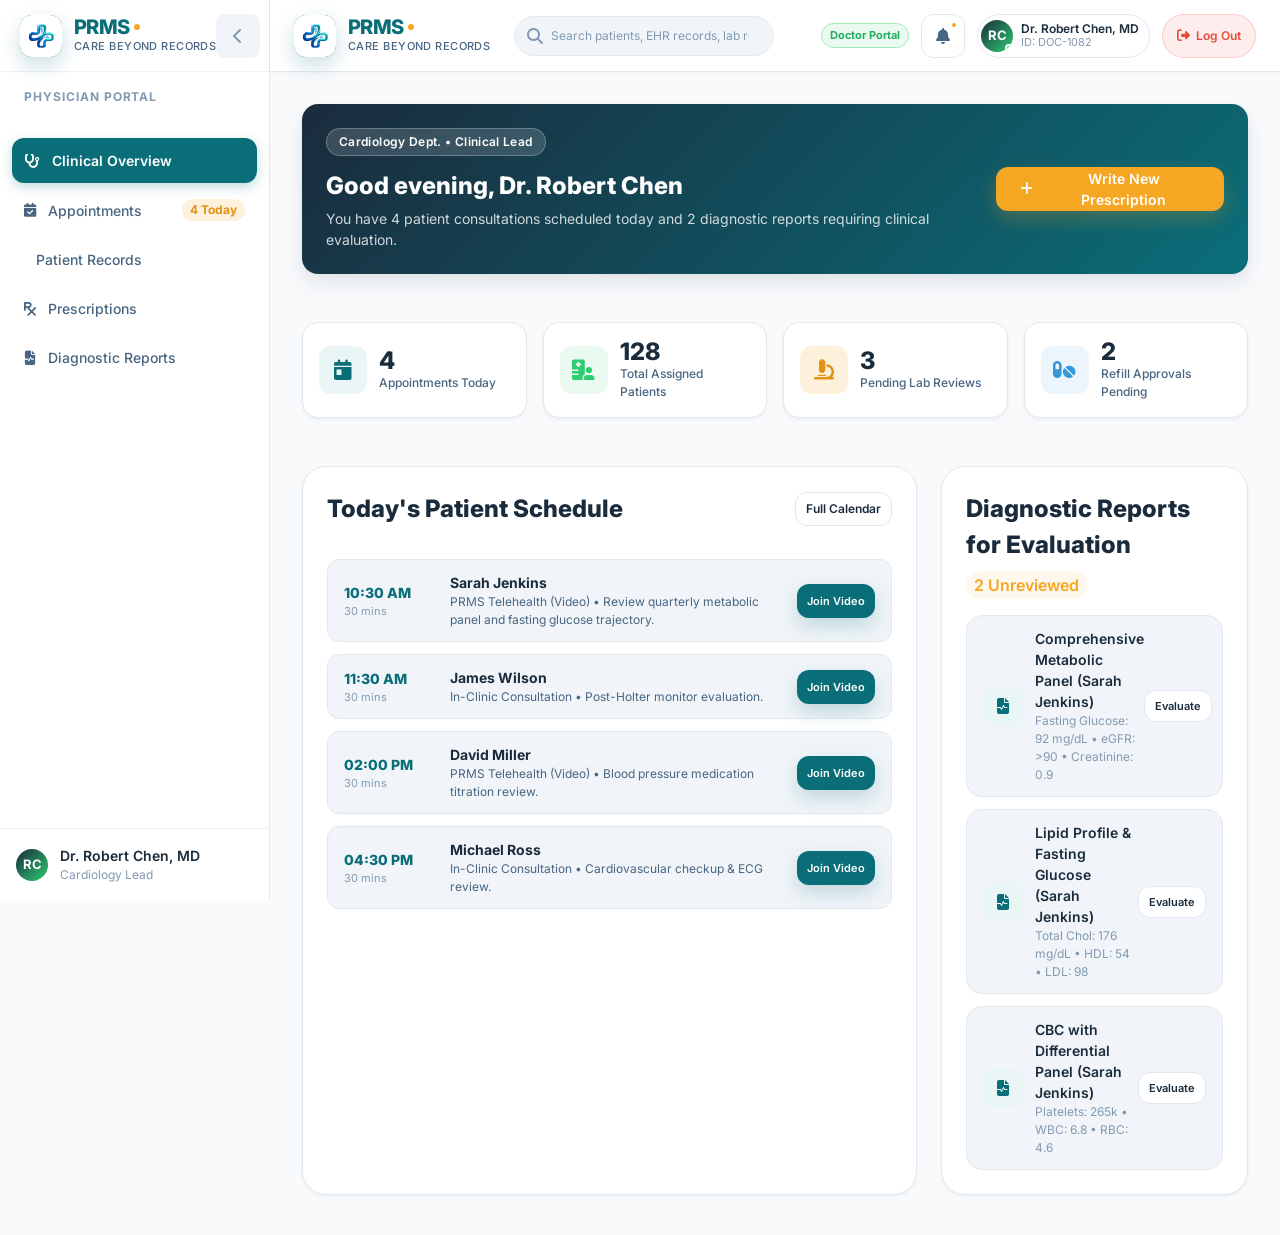
==== doctor-dashboard.html @ 11b3c5fc "Initial commit: Patient Record Management System (PRMS)" ====
<!DOCTYPE html>
<html lang="en">
<head>
  <meta charset="UTF-8">
  <meta name="viewport" content="width=device-width, initial-scale=1.0, maximum-scale=5.0">
  <meta name="description" content="PRMS Physician Portal - Doctor Dashboard, Patient Records, and Telehealth.">
  <meta name="theme-color" content="#0A6E79">
  <title>PRMS | Doctor Dashboard</title>
  
  <!-- Fonts & Font Awesome -->
  <link rel="preconnect" href="https://fonts.googleapis.com">
  <link rel="preconnect" href="https://fonts.gstatic.com" crossorigin>
  <link href="https://fonts.googleapis.com/css2?family=Inter:wght@300;400;500;600;700;800&display=swap" rel="stylesheet">
  <link rel="stylesheet" href="https://cdnjs.cloudflare.com/ajax/libs/font-awesome/6.4.0/css/all.min.css">
  
  <!-- Stylesheet -->
  <link rel="stylesheet" href="css/styles.css">
</head>
<body>

  <div class="app-container" id="appContainer">

    <!-- HEADER -->
    <header class="app-header" role="banner">
      <div class="header-left">
        <button type="button" class="hamburger-btn touch-target" id="hamburgerBtn" aria-label="Open navigation">
          <i class="fa-solid fa-bars"></i>
        </button>

        <a href="#doc-overview" class="brand-logo">
          <div class="logo-icon-wrapper"><img src="images/logo.png" alt="PRMS Logo" class="brand-logo-img"></div>
          <div class="logo-text-group">
            <span class="brand-name">PRMS<span class="brand-dot"></span></span>
            <span class="brand-tagline">Care beyond records</span>
          </div>
        </a>
      </div>

      <!-- Center Search -->
      <div class="header-center">
        <div class="search-bar" role="search" style="position: relative;">
          <i class="fa-solid fa-magnifying-glass" style="color: var(--text-muted);"></i>
          <input type="search" id="globalSearchInput" placeholder="Search patients, EHR records, lab reports..." aria-label="Search records">
          
          <div class="search-results-dropdown" id="searchResultsDropdown">
            <div id="searchResultsContent"></div>
          </div>
        </div>
      </div>

      <!-- Header Right -->
      <div class="header-right">
        <span class="badge-tag approved">Doctor Portal</span>

        <!-- Notification Bell -->
        <div class="notification-dropdown-wrapper">
          <button type="button" class="header-icon-btn touch-target" id="notificationBtn">
            <i class="fa-solid fa-bell"></i>
            <span class="notification-badge" id="notificationBadge"></span>
          </button>

          <div class="notification-dropdown-menu" id="notificationDropdownMenu">
            <div class="notification-dropdown-header">
              <div class="notification-dropdown-title">
                <span>Clinical Alerts</span>
                <span class="notification-count-pill" id="notifCountPill">2 New</span>
              </div>
              <div class="notification-header-actions">
                <span class="notification-action-link" id="markAllReadBtn">Mark read</span>
                <span style="color: var(--border-color);">•</span>
                <span class="notification-action-link" id="clearAllNotifsBtn">Clear</span>
              </div>
            </div>
            <div class="notification-list-container" id="notificationListContainer"></div>
          </div>
        </div>

        <!-- Profile Dropdown -->
        <div class="profile-dropdown-wrapper">
          <button type="button" class="patient-profile-btn touch-target" id="patientProfileBtn">
            <div class="avatar-wrapper" style="background: linear-gradient(135deg, #1A2B3C, #2ECC71);">
              <span>RC</span>
              <span class="avatar-status-dot"></span>
            </div>
            <div class="patient-info">
              <span class="patient-name">Dr. Robert Chen, MD</span>
              <span class="patient-id">ID: DOC-1082</span>
            </div>
          </button>

          <div class="profile-dropdown-menu" id="profileDropdownMenu">
            <div class="profile-dropdown-user">
              <div class="avatar-wrapper" style="background: linear-gradient(135deg, #1A2B3C, #2ECC71);">
                <span>RC</span>
              </div>
              <div>
                <div class="profile-user-name">Dr. Robert Chen, MD</div>
                <div class="profile-user-role">Attending Physician (Cardiology)</div>
                <div class="profile-user-id">Doctor ID: DOC-1082</div>
              </div>
            </div>

            <div class="profile-menu-section-title">Current Session</div>
            <div class="role-switcher-list">
              <div class="role-switcher-item current" style="cursor: default;">
                <span><i class="fa-solid fa-user-doctor" style="color: var(--primary); margin-right: 6px;"></i> Active: Doctor Portal</span>
                <span class="status-chip optimal" style="font-size: 10px; padding: 2px 6px;">Authenticated</span>
              </div>
            </div>

            <div class="profile-menu-section-title">Account & Security</div>
            <div class="role-switcher-list">
              <a href="signin.html" class="role-switcher-item">
                <span><i class="fa-solid fa-right-to-bracket" style="margin-right: 6px; color: var(--primary);"></i> Switch / Sign In as Different Role</span>
              </a>
            </div>

            <button type="button" class="profile-logout-btn touch-target" id="logoutBtn">
              <i class="fa-solid fa-right-from-bracket"></i>
              <span>Log Out</span>
            </button>
          </div>
        </div>

        <!-- Quick Top-Right Log Out Button -->
        <a href="signin.html" class="header-auth-btn touch-target" id="headerLogoutQuickBtn" title="Log Out / Sign In">
          <i class="fa-solid fa-right-from-bracket"></i>
          <span class="header-auth-label">Log Out</span>
        </a>

      </div>
    </header>

    <!-- SIDEBAR -->
    <aside class="app-sidebar" id="appSidebar">
      <div>
        <div class="sidebar-header">
          <a href="#doc-overview" class="brand-logo">
            <div class="logo-icon-wrapper"><img src="images/logo.png" alt="PRMS Logo" class="brand-logo-img"></div>
            <div class="logo-text-group">
              <span class="brand-name">PRMS<span class="brand-dot"></span></span>
              <span class="brand-tagline">Care beyond records</span>
            </div>
          </a>
          <button type="button" class="sidebar-close-btn touch-target" id="sidebarCloseBtn"><i class="fa-solid fa-xmark"></i></button>
          <button type="button" class="collapse-toggle-btn touch-target" id="collapseSidebarBtn"><i class="fa-solid fa-chevron-left"></i></button>
        </div>

        <nav class="sidebar-content">
          <div class="nav-section-title">Physician Portal</div>
          <ul class="nav-list">
            <li class="nav-item">
              <a href="#doc-overview" class="nav-link active" data-view="doc-overview">
                <i class="fa-solid fa-stethoscope"></i>
                <span class="nav-text">Clinical Overview</span>
              </a>
            </li>
            <li class="nav-item">
              <a href="#doc-appointments" class="nav-link" data-view="doc-appointments">
                <i class="fa-solid fa-calendar-check"></i>
                <span class="nav-text">Appointments</span>
                <span class="nav-badge">4 Today</span>
              </a>
            </li>
            <li class="nav-item">
              <a href="#doc-records" class="nav-link" data-view="doc-records">
                <i class="fa-solid fa-folder-medical"></i>
                <span class="nav-text">Patient Records</span>
              </a>
            </li>
            <li class="nav-item">
              <a href="#doc-prescriptions" class="nav-link" data-view="doc-prescriptions">
                <i class="fa-solid fa-prescription"></i>
                <span class="nav-text">Prescriptions</span>
              </a>
            </li>
            <li class="nav-item">
              <a href="#doc-reports" class="nav-link" data-view="doc-reports">
                <i class="fa-solid fa-file-waveform"></i>
                <span class="nav-text">Diagnostic Reports</span>
              </a>
            </li>
          </ul>
        </nav>
      </div>

      <div class="sidebar-footer">
        <div class="user-card">
          <div class="avatar-wrapper" style="background: linear-gradient(135deg, #1A2B3C, #2ECC71);">
            <span>RC</span>
          </div>
          <div class="user-card-details">
            <span class="user-card-name">Dr. Robert Chen, MD</span>
            <span class="user-card-role">Cardiology Lead</span>
          </div>
        </div>
      </div>
    </aside>

    <div class="sidebar-overlay" id="sidebarOverlay"></div>

    <!-- MAIN CONTENT -->
    <main class="app-main" id="mainContent" role="main">

      <!-- VIEW 1: OVERVIEW -->
      <section class="view-section active" id="view-doc-overview">
        <div class="doctor-hero-banner">
          <div class="doctor-hero-left">
            <div class="patient-badge-chip" style="background: rgba(255,255,255,0.15); color: #fff;">
              <span>Cardiology Dept. • Clinical Lead</span>
            </div>
            <h1>Good evening, Dr. Robert Chen</h1>
            <p>You have 4 patient consultations scheduled today and 2 diagnostic reports requiring clinical evaluation.</p>
          </div>
          <div>
            <button type="button" class="btn-secondary touch-target" id="docCreateRxQuickBtn">
              <i class="fa-solid fa-plus" style="margin-right: 6px;"></i> Write New Prescription
            </button>
          </div>
        </div>

        <!-- Quick Stats -->
        <div class="staff-stats-grid">
          <div class="staff-stat-card">
            <div class="staff-stat-icon teal"><i class="fa-solid fa-calendar-day" style="font-size: 20px;"></i></div>
            <div>
              <div class="staff-stat-val">4</div>
              <div class="staff-stat-label">Appointments Today</div>
            </div>
          </div>

          <div class="staff-stat-card">
            <div class="staff-stat-icon green"><i class="fa-solid fa-hospital-user" style="font-size: 20px;"></i></div>
            <div>
              <div class="staff-stat-val">128</div>
              <div class="staff-stat-label">Total Assigned Patients</div>
            </div>
          </div>

          <div class="staff-stat-card">
            <div class="staff-stat-icon gold"><i class="fa-solid fa-microscope" style="font-size: 20px;"></i></div>
            <div>
              <div class="staff-stat-val">3</div>
              <div class="staff-stat-label">Pending Lab Reviews</div>
            </div>
          </div>

          <div class="staff-stat-card">
            <div class="staff-stat-icon blue"><i class="fa-solid fa-pills" style="font-size: 20px;"></i></div>
            <div>
              <div class="staff-stat-val">2</div>
              <div class="staff-stat-label">Refill Approvals Pending</div>
            </div>
          </div>
        </div>

        <!-- Doctor Schedule & Quick Queue -->
        <div class="dashboard-grid-two-col">
          <div class="info-card">
            <div class="section-header-row">
              <h3 class="section-title">Today's Patient Schedule</h3>
              <button type="button" class="btn-outline touch-target" id="docViewScheduleBtn" style="min-height: 34px; padding: 0 10px; font-size: 12px;">Full Calendar</button>
            </div>
            <div class="calendar-slot-list" id="docTodayScheduleList"></div>
          </div>

          <div class="info-card">
            <div class="section-header-row">
              <h3 class="section-title">Diagnostic Reports for Evaluation</h3>
              <span class="status-chip borderline">2 Unreviewed</span>
            </div>
            <div class="report-items-wrapper" id="docUnreviewedReportsList"></div>
          </div>
        </div>
      </section>

      <!-- VIEW 2: APPOINTMENTS -->
      <section class="view-section" id="view-doc-appointments">
        <div class="view-header">
          <div>
            <h2 class="view-title">Appointment Management & Telehealth</h2>
            <p class="view-subtitle">Review upcoming consultations, reschedule visits, or initiate video appointments.</p>
          </div>
          <button type="button" class="btn-primary touch-target" id="docAddAppBtn">
            <i class="fa-solid fa-calendar-plus" style="margin-right: 6px;"></i> Add New Appointment
          </button>
        </div>

        <div class="data-table-container">
          <table class="data-table">
            <thead>
              <tr>
                <th>Patient Name & ID</th>
                <th>Appointment Type</th>
                <th>Date & Time</th>
                <th>Status</th>
                <th>Actions</th>
              </tr>
            </thead>
            <tbody id="docAppointmentsTableBody"></tbody>
          </table>
        </div>
      </section>

      <!-- VIEW 3: PATIENT RECORDS -->
      <section class="view-section" id="view-doc-records">
        <div class="view-header">
          <div>
            <h2 class="view-title">Complete Patient Medical Records</h2>
            <p class="view-subtitle">Access comprehensive patient history, biomarker charts, and add clinical notes.</p>
          </div>
        </div>

        <div class="data-table-container">
          <table class="data-table">
            <thead>
              <tr>
                <th>Patient Name & ID</th>
                <th>Age / Gender</th>
                <th>Primary Diagnosis</th>
                <th>Last Visit</th>
                <th>Recent Biomarkers</th>
                <th>Clinical Actions</th>
              </tr>
            </thead>
            <tbody id="docPatientsTableBody"></tbody>
          </table>
        </div>
      </section>

      <!-- VIEW 4: PRESCRIPTIONS -->
      <section class="view-section" id="view-doc-prescriptions">
        <div class="view-header">
          <div>
            <h2 class="view-title">Prescription Management & Authorizations</h2>
            <p class="view-subtitle">Generate electronic prescriptions, approve pharmacy refill requests, and review history.</p>
          </div>
          <button type="button" class="btn-primary touch-target" id="docWriteRxBtn">
            <i class="fa-solid fa-prescription" style="margin-right: 6px;"></i> Create New Prescription
          </button>
        </div>

        <div class="data-table-container">
          <table class="data-table">
            <thead>
              <tr>
                <th>Patient Name</th>
                <th>Medication & Dosage</th>
                <th>Frequency & Instructions</th>
                <th>Date Prescribed</th>
                <th>Refills Left</th>
                <th>Actions</th>
              </tr>
            </thead>
            <tbody id="docPrescriptionsTableBody"></tbody>
          </table>
        </div>
      </section>

      <!-- VIEW 5: DIAGNOSTIC REPORTS -->
      <section class="view-section" id="view-doc-reports">
        <div class="view-header">
          <div>
            <h2 class="view-title">Diagnostic Reports & Physician Notes</h2>
            <p class="view-subtitle">Review AI biomarker extractions, lab panels, and attach physician notes.</p>
          </div>
        </div>

        <div class="data-table-container">
          <table class="data-table">
            <thead>
              <tr>
                <th>Patient & Document</th>
                <th>Category</th>
                <th>Date Analyzed</th>
                <th>Key Biomarkers</th>
                <th>Doctor Evaluation Note</th>
                <th>Action</th>
              </tr>
            </thead>
            <tbody id="docReportsTableBody"></tbody>
          </table>
        </div>
      </section>

    </main>
  </div>

  <!-- MODAL: WRITE PRESCRIPTION -->
  <div class="modal-backdrop" id="doctorPrescriptionModal" role="dialog" aria-modal="true">
    <div class="modal-dialog">
      <div class="modal-header">
        <div>
          <h3 class="modal-title">Write Electronic Prescription</h3>
          <span style="font-size: 12px; color: var(--text-muted);">Attending Physician: Dr. Robert Chen, MD</span>
        </div>
        <button type="button" class="modal-close-btn touch-target" id="closeDoctorRxModalBtn"><i class="fa-solid fa-xmark"></i></button>
      </div>
      <form id="doctorNewRxForm">
        <div class="modal-body">
          <div class="form-group">
            <label class="form-label" for="rxPatientSelect">Select Patient</label>
            <select class="form-select" id="rxPatientSelect" required>
              <option value="Sarah Jenkins">Sarah Jenkins (ID: PRMS-84920)</option>
              <option value="David Miller">David Miller (ID: PRMS-71932)</option>
              <option value="Amanda Garcia">Amanda Garcia (ID: PRMS-62941)</option>
              <option value="Michael Ross">Michael Ross (ID: PRMS-51048)</option>
            </select>
          </div>

          <div style="display: grid; grid-template-columns: 1fr 1fr; gap: 12px;">
            <div class="form-group">
              <label class="form-label" for="rxMedName">Medication Name</label>
              <input type="text" class="form-input" id="rxMedName" placeholder="e.g. Lisinopril" required>
            </div>
            <div class="form-group">
              <label class="form-label" for="rxDosage">Dosage</label>
              <input type="text" class="form-input" id="rxDosage" placeholder="e.g. 10mg" required>
            </div>
          </div>

          <div style="display: grid; grid-template-columns: 1fr 1fr; gap: 12px;">
            <div class="form-group">
              <label class="form-label" for="rxFrequency">Frequency</label>
              <input type="text" class="form-input" id="rxFrequency" placeholder="e.g. 1 tablet daily" required>
            </div>
            <div class="form-group">
              <label class="form-label" for="rxDuration">Duration / Supply</label>
              <input type="text" class="form-input" id="rxDuration" placeholder="e.g. 30 Days" required>
            </div>
          </div>

          <div class="form-group">
            <label class="form-label" for="rxInstructions">Clinical Instructions</label>
            <textarea class="form-input" id="rxInstructions" rows="2" style="height: auto; padding: 10px;" placeholder="Take with food. Monitor blood pressure weekly."></textarea>
          </div>
        </div>
        <div class="modal-footer">
          <button type="button" class="btn-outline touch-target" id="cancelDoctorRxBtn">Cancel</button>
          <button type="submit" class="btn-primary touch-target">
            <i class="fa-solid fa-signature" style="margin-right: 6px;"></i> Sign & Issue Prescription
          </button>
        </div>
      </form>
    </div>
  </div>

  <!-- MODAL: RESCHEDULE APPOINTMENT -->
  <div class="modal-backdrop" id="rescheduleModal" role="dialog" aria-modal="true">
    <div class="modal-dialog">
      <div class="modal-header">
        <div>
          <h3 class="modal-title">Reschedule Consultation</h3>
          <span style="font-size: 12px; color: var(--text-muted);" id="reschedulePatientName">Patient: Sarah Jenkins</span>
        </div>
        <button type="button" class="modal-close-btn touch-target" id="closeRescheduleModalBtn"><i class="fa-solid fa-xmark"></i></button>
      </div>
      <form id="rescheduleForm">
        <div class="modal-body">
          <div class="form-group">
            <label class="form-label" for="rescheduleDate">New Date</label>
            <input type="date" class="form-input" id="rescheduleDate" value="2026-08-28" required>
          </div>
          <div class="form-group">
            <label class="form-label" for="rescheduleTime">New Time</label>
            <select class="form-select" id="rescheduleTime" required>
              <option value="09:00 AM">09:00 AM</option>
              <option value="10:30 AM" selected>10:30 AM</option>
              <option value="02:00 PM">02:00 PM</option>
              <option value="04:30 PM">04:30 PM</option>
            </select>
          </div>
        </div>
        <div class="modal-footer">
          <button type="button" class="btn-outline touch-target" id="cancelRescheduleBtn">Cancel</button>
          <button type="submit" class="btn-primary touch-target">Confirm Reschedule</button>
        </div>
      </form>
    </div>
  </div>

  <!-- MODAL: CLINICAL NOTES -->
  <div class="modal-backdrop" id="clinicalNotesModal" role="dialog" aria-modal="true">
    <div class="modal-dialog">
      <div class="modal-header">
        <div>
          <h3 class="modal-title">Physician Clinical Assessment Note</h3>
          <span style="font-size: 12px; color: var(--text-muted);" id="noteTargetName">Document: Metabolic Panel</span>
        </div>
        <button type="button" class="modal-close-btn touch-target" id="closeClinicalNotesModalBtn"><i class="fa-solid fa-xmark"></i></button>
      </div>
      <form id="clinicalNotesForm">
        <div class="modal-body">
          <div class="form-group">
            <label class="form-label" for="doctorClinicalNoteInput">Physician Findings & Treatment Directives</label>
            <textarea class="form-input" id="doctorClinicalNoteInput" rows="4" style="height: auto; padding: 12px;" placeholder="Enter diagnostic observations, clinical interpretation, and treatment plan..." required></textarea>
          </div>
        </div>
        <div class="modal-footer">
          <button type="button" class="btn-outline touch-target" id="cancelClinicalNoteBtn">Cancel</button>
          <button type="submit" class="btn-primary touch-target">Save Assessment Note</button>
        </div>
      </form>
    </div>
  </div>

  <div class="toast-container" id="toastContainer" aria-live="polite"></div>

  <script src="js/app.js"></script>
</body>
</html>
---- css/styles.css ----
/* ==========================================================================
   PRMS - Care Beyond Records | Patient Portal Design System
   ========================================================================== */

/* Google Font: Inter */
@import url('https://fonts.googleapis.com/css2?family=Inter:wght@300;400;500;600;700;800&display=swap');

:root {
  /* Brand Color Palette */
  --primary: #0A6E79;
  --primary-hover: #085a63;
  --primary-dark: #053e45;
  --primary-light: #0d8b99;
  --primary-soft: #eaf5f6;
  --primary-subtle: #f0f8f9;

  --secondary: #F5A623;
  --secondary-hover: #e09315;
  --secondary-light: #fff8eb;
  --secondary-soft: #fef1db;

  --background: #F8FAFC;
  --surface: #FFFFFF;
  --surface-alt: #F1F5F9;
  --surface-hover: #F8FAFC;
  
  --text-primary: #1A2B3C;
  --text-secondary: #486581;
  --text-muted: #829AB1;
  --text-light: #9FB3C8;
  --text-white: #FFFFFF;

  --success: #2ECC71;
  --success-hover: #27ae60;
  --success-soft: #eafaf1;
  --warning: #F5A623;
  --warning-soft: #fef7ec;
  --danger: #E74C3C;
  --danger-soft: #fdedec;
  --info: #3498DB;
  --info-soft: #ebf5fb;

  --border-color: #E2E8F0;
  --border-light: #EDF2F7;
  --border-focus: #0A6E79;

  /* Typography */
  --font-family: 'Inter', -apple-system, BlinkMacSystemFont, 'Segoe UI', Roboto, Helvetica, Arial, sans-serif;
  --font-size-xs: 0.75rem;     /* 12px */
  --font-size-sm: 0.875rem;    /* 14px */
  --font-size-base: 1rem;      /* 16px */
  --font-size-md: 1.125rem;    /* 18px */
  --font-size-lg: 1.25rem;     /* 20px */
  --font-size-xl: 1.5rem;      /* 24px */
  --font-size-2xl: 1.875rem;   /* 30px */
  --font-size-3xl: 2.25rem;    /* 36px */

  /* Spacing */
  --space-1: 0.25rem;  /* 4px */
  --space-2: 0.5rem;   /* 8px */
  --space-3: 0.75rem;  /* 12px */
  --space-4: 1rem;     /* 16px */
  --space-5: 1.25rem;  /* 20px */
  --space-6: 1.5rem;   /* 24px */
  --space-8: 2rem;     /* 32px */
  --space-10: 2.5rem;  /* 40px */
  --space-12: 3rem;    /* 48px */

  /* Shadows */
  --shadow-xs: 0 1px 2px rgba(10, 110, 121, 0.04);
  --shadow-sm: 0 2px 4px rgba(26, 43, 60, 0.04), 0 1px 2px rgba(26, 43, 60, 0.02);
  --shadow-md: 0 4px 12px rgba(26, 43, 60, 0.06), 0 2px 4px rgba(26, 43, 60, 0.04);
  --shadow-lg: 0 10px 25px rgba(26, 43, 60, 0.08), 0 4px 10px rgba(26, 43, 60, 0.04);
  --shadow-xl: 0 20px 35px rgba(10, 110, 121, 0.12), 0 8px 16px rgba(26, 43, 60, 0.06);
  --shadow-teal: 0 8px 20px rgba(10, 110, 121, 0.22);
  --shadow-gold: 0 8px 20px rgba(245, 166, 35, 0.25);

  /* Border Radius */
  --radius-sm: 8px;
  --radius-md: 12px;
  --radius-lg: 16px;
  --radius-xl: 24px;
  --radius-full: 9999px;

  /* Transitions */
  --transition-fast: 0.15s cubic-bezier(0.4, 0, 0.2, 1);
  --transition-base: 0.25s cubic-bezier(0.4, 0, 0.2, 1);
  --transition-slow: 0.4s cubic-bezier(0.4, 0, 0.2, 1);

  /* Dimensions */
  --header-height: 72px;
  --sidebar-width: 270px;
  --sidebar-collapsed-width: 80px;
  --bottom-nav-height: 68px;
  --min-touch-target: 44px;
}

/* ==========================================================================
   CSS Reset & Global Settings
   ========================================================================== */
*, *::before, *::after {
  box-sizing: border-box;
  margin: 0;
  padding: 0;
}

html {
  font-size: 16px;
  scroll-behavior: smooth;
  -webkit-text-size-adjust: 100%;
}

body {
  font-family: var(--font-family);
  font-size: var(--font-size-base);
  color: var(--text-primary);
  background-color: var(--background);
  line-height: 1.5;
  min-height: 100vh;
  overflow-x: hidden;
  -webkit-font-smoothing: antialiased;
  -moz-osx-font-smoothing: grayscale;
}

a {
  color: inherit;
  text-decoration: none;
}

button, input, select, textarea {
  font: inherit;
  color: inherit;
  border: none;
  background: none;
  outline: none;
}

button {
  cursor: pointer;
  user-select: none;
}

img, svg {
  display: block;
  max-width: 100%;
}

ul, ol {
  list-style: none;
}

/* Accessible focus ring */
:focus-visible {
  outline: 2px solid var(--primary);
  outline-offset: 2px;
}

/* Minimum 44px touch targets on interactive controls */
.touch-target {
  min-height: var(--min-touch-target);
  min-width: var(--min-touch-target);
  display: inline-flex;
  align-items: center;
  justify-content: center;
}

/* ==========================================================================
   Layout Structure
   ========================================================================== */
.app-container {
  display: grid;
  grid-template-rows: var(--header-height) 1fr;
  grid-template-columns: 1fr;
  min-height: 100vh;
  width: 100%;
  position: relative;
}

@media (min-width: 1024px) {
  .app-container {
    grid-template-columns: var(--sidebar-width) 1fr;
    grid-template-rows: var(--header-height) 1fr;
    grid-template-areas:
      "sidebar header"
      "sidebar main";
  }

  .app-container.sidebar-collapsed {
    grid-template-columns: var(--sidebar-collapsed-width) 1fr;
  }
}

/* ==========================================================================
   Header Component
   ========================================================================== */
.app-header {
  position: sticky;
  top: 0;
  z-index: 50;
  height: var(--header-height);
  min-height: 72px;
  background: rgba(255, 255, 255, 0.96);
  backdrop-filter: blur(16px);
  -webkit-backdrop-filter: blur(16px);
  border-bottom: 1px solid var(--border-color);
  display: flex;
  align-items: center;
  justify-content: space-between;
  padding: 0 var(--space-4);
  gap: var(--space-3);
  overflow: visible;
  transition: padding var(--transition-base);
  box-shadow: 0 1px 3px rgba(0, 0, 0, 0.03);
}

@media (min-width: 1024px) {
  .app-header {
    grid-area: header;
    padding: 0 var(--space-6);
    gap: var(--space-4);
  }
}

.header-left {
  display: flex;
  align-items: center;
  gap: var(--space-3);
  flex-shrink: 0;
  min-width: 0;
}

.hamburger-btn {
  display: flex;
  align-items: center;
  justify-content: center;
  width: 44px;
  height: 44px;
  border-radius: var(--radius-sm);
  color: var(--text-primary);
  background: var(--surface);
  border: 1px solid var(--border-color);
  transition: all var(--transition-fast);
  flex-shrink: 0;
}

.hamburger-btn:hover {
  background: var(--primary-soft);
  color: var(--primary);
  border-color: var(--primary-light);
}

@media (min-width: 1024px) {
  .hamburger-btn {
    display: none;
  }
}

/* Brand Logo */
.brand-logo {
  display: flex;
  align-items: center;
  gap: var(--space-3);
  text-decoration: none;
  flex-shrink: 0;
}

.logo-icon-wrapper {
  width: 42px;
  height: 42px;
  border-radius: var(--radius-md);
  background: linear-gradient(135deg, var(--primary) 0%, #064B53 100%);
  display: flex;
  align-items: center;
  justify-content: center;
  color: var(--surface);
  box-shadow: var(--shadow-teal);
  flex-shrink: 0;
  position: relative;
  overflow: hidden;
}

.logo-icon-wrapper::after {
  content: '';
  position: absolute;
  top: -50%;
  left: -50%;
  width: 200%;
  height: 200%;
  background: radial-gradient(circle, rgba(255,255,255,0.25) 0%, transparent 60%);
  opacity: 0.8;
}

.brand-logo-img {
  width: 100%;
  height: 100%;
  object-fit: contain;
  border-radius: var(--radius-sm);
  background: #ffffff;
  padding: 2px;
  position: relative;
  z-index: 2;
}

.top-hero-logo {
  max-width: 130px;
  height: auto;
  filter: drop-shadow(0 8px 20px rgba(10, 110, 121, 0.25));
  transition: transform var(--transition-base);
}

.top-hero-logo:hover {
  transform: scale(1.05);
}

.logo-text-group {
  display: flex;
  flex-direction: column;
}

.brand-name {
  font-size: 1.25rem;
  font-weight: 800;
  letter-spacing: -0.03em;
  color: var(--primary);
  line-height: 1.1;
  display: flex;
  align-items: center;
  gap: 4px;
  white-space: nowrap;
}

.brand-name .brand-dot {
  width: 6px;
  height: 6px;
  background-color: var(--secondary);
  border-radius: 50%;
  display: inline-block;
}

.brand-tagline {
  font-size: 0.6875rem;
  font-weight: 500;
  letter-spacing: 0.04em;
  color: var(--text-secondary);
  text-transform: uppercase;
  white-space: nowrap;
}

/* Header Center Search */
.header-center {
  display: none;
  flex: 0 1 auto;
  width: 260px;
  margin: 0 var(--space-2);
}

@media (min-width: 850px) {
  .header-center {
    display: flex;
  }
}

@media (min-width: 1400px) {
  .header-center {
    width: 340px;
    margin: 0 var(--space-4);
  }
}

.search-bar {
  display: flex;
  align-items: center;
  width: 100%;
  height: 40px;
  background: var(--surface-alt);
  border: 1px solid var(--border-color);
  border-radius: var(--radius-full);
  padding: 0 var(--space-3);
  gap: var(--space-2);
  transition: all var(--transition-fast);
}

.search-bar:focus-within {
  background: var(--surface);
  border-color: var(--primary);
  box-shadow: 0 0 0 3px rgba(10, 110, 121, 0.12);
}

.search-bar svg {
  color: var(--text-muted);
  flex-shrink: 0;
}

.search-bar input {
  width: 100%;
  font-size: var(--font-size-xs);
  color: var(--text-primary);
}

.search-bar input::placeholder {
  color: var(--text-muted);
}

/* Header Right Actions */
.header-right {
  display: flex;
  align-items: center;
  justify-content: flex-end;
  gap: var(--space-2);
  flex-shrink: 0;
  margin-left: auto;
  max-width: 100%;
}

@media (min-width: 640px) {
  .header-right {
    gap: var(--space-3);
  }
}

/* Secondary Navigation: Portal Switcher Pill Bar */
.header-portal-nav {
  display: none;
  align-items: center;
  background: var(--surface-alt);
  border: 1px solid var(--border-color);
  border-radius: var(--radius-full);
  padding: 3px;
  gap: 2px;
  flex-shrink: 0;
}

@media (min-width: 1560px) {
  .header-portal-nav {
    display: flex;
  }
}

.portal-nav-btn {
  display: inline-flex;
  align-items: center;
  gap: 6px;
  padding: 5px 12px;
  border-radius: var(--radius-full);
  font-size: var(--font-size-xs);
  font-weight: 600;
  color: var(--text-secondary);
  text-decoration: none;
  white-space: nowrap;
  transition: all var(--transition-fast);
}

.portal-nav-btn i,
.portal-nav-btn svg {
  font-size: 12px;
  color: var(--text-muted);
  transition: color var(--transition-fast);
}

.portal-nav-btn:hover {
  color: var(--primary);
  background: rgba(10, 110, 121, 0.08);
}

.portal-nav-btn:hover i,
.portal-nav-btn:hover svg {
  color: var(--primary);
}

.portal-nav-btn.active {
  background: var(--primary);
  color: var(--text-white);
  box-shadow: 0 2px 8px rgba(10, 110, 121, 0.22);
}

.portal-nav-btn.active i,
.portal-nav-btn.active svg {
  color: var(--text-white);
}

/* Header Login / Logout Action Button */
.header-auth-btn {
  display: inline-flex;
  align-items: center;
  gap: 6px;
  padding: 6px 14px;
  border-radius: var(--radius-full);
  font-size: var(--font-size-xs);
  font-weight: 600;
  color: var(--danger);
  background: var(--danger-soft);
  border: 1px solid rgba(231, 76, 60, 0.2);
  text-decoration: none;
  transition: all var(--transition-fast);
  cursor: pointer;
  white-space: nowrap;
}

.header-auth-btn:hover {
  background: #fbd6d2;
  color: #c0392b;
  border-color: rgba(231, 76, 60, 0.4);
  transform: translateY(-1px);
  box-shadow: var(--shadow-sm);
}

.header-auth-btn i,
.header-auth-btn svg {
  font-size: 13px;
}

.header-auth-btn.login-variant {
  color: var(--primary);
  background: var(--primary-soft);
  border: 1px solid rgba(10, 110, 121, 0.2);
}

.header-auth-btn.login-variant:hover {
  background: var(--primary);
  color: #ffffff;
}

@media (max-width: 580px) {
  .header-auth-label {
    display: none;
  }
  .header-auth-btn {
    padding: 7px 10px;
  }
}

/* State Toggle Pill for Demoing Locked / Unlocked */
.demo-toggle-wrapper {
  display: none;
  align-items: center;
  gap: var(--space-2);
  background: var(--primary-soft);
  padding: 4px 10px;
  border-radius: var(--radius-full);
  border: 1px solid rgba(10, 110, 121, 0.18);
  flex-shrink: 0;
}

@media (min-width: 1440px) {
  .demo-toggle-wrapper {
    display: flex;
  }
}

.demo-toggle-label {
  font-size: var(--font-size-xs);
  font-weight: 600;
  color: var(--primary);
  white-space: nowrap;
}

.toggle-switch {
  position: relative;
  display: inline-block;
  width: 36px;
  height: 20px;
  flex-shrink: 0;
}

.toggle-switch input {
  opacity: 0;
  width: 0;
  height: 0;
}

.slider {
  position: absolute;
  cursor: pointer;
  top: 0;
  left: 0;
  right: 0;
  bottom: 0;
  background-color: #cbd5e1;
  transition: .3s;
  border-radius: 34px;
}

.slider:before {
  position: absolute;
  content: "";
  height: 14px;
  width: 14px;
  left: 3px;
  bottom: 3px;
  background-color: white;
  transition: .3s;
  border-radius: 50%;
  box-shadow: 0 1px 3px rgba(0,0,0,0.2);
}

input:checked + .slider {
  background-color: var(--success);
}

input:checked + .slider:before {
  transform: translateX(16px);
}

/* Icon Buttons (Notifications, Help) */
.notification-dropdown-wrapper {
  position: relative;
  flex-shrink: 0;
}

.header-icon-btn {
  position: relative;
  width: 40px;
  height: 40px;
  display: flex;
  align-items: center;
  justify-content: center;
  border-radius: var(--radius-md);
  color: var(--text-secondary);
  background: var(--surface);
  border: 1px solid var(--border-color);
  transition: all var(--transition-fast);
  flex-shrink: 0;
}

.header-icon-btn:hover {
  color: var(--primary);
  background: var(--primary-soft);
  border-color: rgba(10, 110, 121, 0.2);
}

.notification-badge {
  position: absolute;
  top: 6px;
  right: 6px;
  width: 8px;
  height: 8px;
  background-color: var(--secondary);
  border: 2px solid var(--surface);
  border-radius: 50%;
}

/* Patient Avatar Profile */
.profile-dropdown-wrapper {
  position: relative;
  flex-shrink: 0;
}

.patient-profile-btn {
  display: flex;
  align-items: center;
  gap: var(--space-2);
  padding: 3px;
  border-radius: var(--radius-full);
  transition: background var(--transition-fast);
  height: 40px;
  flex-shrink: 0;
  border: 1px solid transparent;
  background: transparent;
  cursor: pointer;
}

@media (min-width: 768px) {
  .patient-profile-btn {
    padding: 3px 10px 3px 3px;
    border: 1px solid var(--border-color);
    background: var(--surface);
  }

  .patient-profile-btn:hover {
    border-color: var(--primary-light);
    background: var(--surface-hover);
    box-shadow: var(--shadow-sm);
  }
}

.avatar-wrapper {
  position: relative;
  width: 32px;
  height: 32px;
  border-radius: 50%;
  overflow: hidden;
  background: linear-gradient(135deg, #0A6E79, #F5A623);
  display: flex;
  align-items: center;
  justify-content: center;
  color: var(--text-white);
  font-weight: 700;
  font-size: 13px;
  flex-shrink: 0;
}

.avatar-img {
  width: 100%;
  height: 100%;
  object-fit: cover;
}

.avatar-status-dot {
  position: absolute;
  bottom: 0;
  right: 0;
  width: 8px;
  height: 8px;
  background-color: var(--success);
  border: 2px solid var(--surface);
  border-radius: 50%;
}

.patient-info {
  display: none;
  flex-direction: column;
  text-align: left;
  line-height: 1.2;
  max-width: 130px;
}

@media (min-width: 1024px) {
  .patient-info {
    display: flex;
  }
}

.patient-name {
  font-size: var(--font-size-xs);
  font-weight: 600;
  color: var(--text-primary);
  white-space: nowrap;
  overflow: hidden;
  text-overflow: ellipsis;
}

.patient-id {
  font-size: 11px;
  color: var(--text-muted);
  white-space: nowrap;
  overflow: hidden;
  text-overflow: ellipsis;
}

/* ==========================================================================
   Header Dropdowns Component (Notifications, Profile, Search Results)
   ========================================================================== */

/* Notification Panel Dropdown */
.notification-dropdown-menu {
  display: none;
  position: absolute;
  top: calc(100% + 10px);
  right: 0;
  width: 340px;
  max-width: calc(100vw - 24px);
  background: var(--surface);
  border-radius: var(--radius-xl);
  border: 1px solid var(--border-color);
  box-shadow: 0 16px 36px rgba(15, 23, 42, 0.14), 0 4px 12px rgba(15, 23, 42, 0.06);
  z-index: 1000;
  overflow: hidden;
  animation: dropdownSlideIn 0.2s cubic-bezier(0.16, 1, 0.3, 1);
}

.notification-dropdown-menu.active {
  display: flex;
  flex-direction: column;
}

@keyframes dropdownSlideIn {
  from {
    opacity: 0;
    transform: translateY(-8px) scale(0.97);
  }
  to {
    opacity: 1;
    transform: translateY(0) scale(1);
  }
}

.notification-dropdown-header {
  display: flex;
  align-items: center;
  justify-content: space-between;
  padding: var(--space-4);
  border-bottom: 1px solid var(--border-color);
  background: var(--surface-alt);
}

.notification-dropdown-title {
  display: flex;
  align-items: center;
  gap: var(--space-2);
  font-size: var(--font-size-sm);
  font-weight: 700;
  color: var(--text-primary);
}

.notification-count-pill {
  font-size: 11px;
  font-weight: 700;
  color: var(--primary);
  background: var(--primary-soft);
  padding: 2px 8px;
  border-radius: var(--radius-full);
}

.notification-header-actions {
  display: flex;
  align-items: center;
  gap: var(--space-2);
}

.notification-action-link {
  font-size: var(--font-size-xs);
  font-weight: 600;
  color: var(--primary);
  cursor: pointer;
  transition: opacity var(--transition-fast);
}

.notification-action-link:hover {
  opacity: 0.8;
  text-decoration: underline;
}

.notification-list-container {
  max-height: 320px;
  overflow-y: auto;
  display: flex;
  flex-direction: column;
}

.notification-list-item {
  display: flex;
  align-items: flex-start;
  gap: var(--space-3);
  padding: var(--space-3) var(--space-4);
  border-bottom: 1px solid var(--border-color);
  cursor: pointer;
  transition: background var(--transition-fast);
}

.notification-list-item:last-child {
  border-bottom: none;
}

.notification-list-item:hover {
  background: var(--surface-hover);
}

.notification-list-item.unread {
  background: rgba(10, 110, 121, 0.04);
}

.notif-item-icon {
  width: 32px;
  height: 32px;
  border-radius: 50%;
  display: flex;
  align-items: center;
  justify-content: center;
  font-size: 12px;
  flex-shrink: 0;
}

.notif-item-icon.info {
  background: rgba(10, 110, 121, 0.12);
  color: var(--primary);
}

.notif-item-icon.success {
  background: rgba(16, 185, 129, 0.12);
  color: var(--success);
}

.notif-item-icon.warning {
  background: rgba(245, 166, 35, 0.15);
  color: #d97706;
}

.notif-item-content {
  flex: 1;
  min-width: 0;
}

.notif-item-title {
  font-size: var(--font-size-xs);
  font-weight: 600;
  color: var(--text-primary);
  line-height: 1.3;
}

.notif-item-desc {
  font-size: 11px;
  color: var(--text-secondary);
  line-height: 1.3;
  margin-top: 2px;
}

.notif-item-time {
  font-size: 10px;
  color: var(--text-muted);
  margin-top: 4px;
}

.notification-dropdown-footer {
  padding: var(--space-3) var(--space-4);
  text-align: center;
  background: var(--surface-alt);
  border-top: 1px solid var(--border-color);
}

/* Patient Profile Menu Dropdown */
.profile-dropdown-menu {
  display: none;
  position: absolute;
  top: calc(100% + 10px);
  right: 0;
  width: 290px;
  max-width: calc(100vw - 24px);
  background: var(--surface);
  border-radius: var(--radius-xl);
  border: 1px solid var(--border-color);
  box-shadow: 0 16px 36px rgba(15, 23, 42, 0.14), 0 4px 12px rgba(15, 23, 42, 0.06);
  z-index: 1000;
  padding: var(--space-4);
  animation: dropdownSlideIn 0.2s cubic-bezier(0.16, 1, 0.3, 1);
}

.profile-dropdown-menu.active {
  display: flex;
  flex-direction: column;
  gap: var(--space-3);
}

.profile-dropdown-user {
  display: flex;
  align-items: center;
  gap: var(--space-3);
  padding-bottom: var(--space-3);
  border-bottom: 1px solid var(--border-color);
}

.profile-user-name {
  font-size: var(--font-size-sm);
  font-weight: 700;
  color: var(--text-primary);
  line-height: 1.2;
}

.profile-user-role {
  font-size: 11px;
  font-weight: 600;
  color: var(--primary);
}

.profile-user-id {
  font-size: 10px;
  color: var(--text-muted);
}

.profile-menu-section-title {
  font-size: 11px;
  font-weight: 700;
  text-transform: uppercase;
  letter-spacing: 0.05em;
  color: var(--text-muted);
  margin-top: 2px;
}

.role-switcher-list {
  display: flex;
  flex-direction: column;
  gap: 4px;
}

.role-switcher-item {
  display: flex;
  align-items: center;
  justify-content: space-between;
  padding: 8px 12px;
  border-radius: var(--radius-md);
  font-size: var(--font-size-xs);
  font-weight: 600;
  color: var(--text-secondary);
  text-decoration: none;
  transition: all var(--transition-fast);
  background: var(--surface-alt);
}

.role-switcher-item:hover {
  background: var(--primary-soft);
  color: var(--primary);
}

.role-switcher-item.current {
  background: rgba(10, 110, 121, 0.12);
  color: var(--primary);
  font-weight: 700;
}

.profile-logout-btn {
  display: flex;
  align-items: center;
  justify-content: center;
  gap: var(--space-2);
  width: 100%;
  padding: 10px;
  border-radius: var(--radius-md);
  border: 1px solid var(--border-color);
  background: var(--surface-alt);
  color: var(--text-primary);
  font-size: var(--font-size-xs);
  font-weight: 600;
  cursor: pointer;
  transition: all var(--transition-fast);
  margin-top: var(--space-1);
}

.profile-logout-btn:hover {
  background: #fee2e2;
  color: #dc2626;
  border-color: #fca5a5;
}

/* Floating Search Results Dropdown */
.search-results-dropdown {
  display: none;
  position: absolute;
  top: calc(100% + 8px);
  left: 0;
  right: 0;
  background: var(--surface);
  border-radius: var(--radius-xl);
  border: 1px solid var(--border-color);
  box-shadow: 0 16px 36px rgba(15, 23, 42, 0.14);
  z-index: 1000;
  max-height: 360px;
  overflow-y: auto;
  padding: var(--space-2);
  animation: dropdownSlideIn 0.2s cubic-bezier(0.16, 1, 0.3, 1);
}

.search-results-dropdown.active {
  display: block;
}

.search-category-title {
  font-size: 11px;
  font-weight: 700;
  text-transform: uppercase;
  color: var(--text-muted);
  padding: 8px 12px 4px;
}

.search-result-item {
  display: flex;
  align-items: center;
  justify-content: space-between;
  padding: 8px 12px;
  border-radius: var(--radius-md);
  cursor: pointer;
  transition: background var(--transition-fast);
}

.search-result-item:hover {
  background: var(--surface-hover);
}

.search-result-left {
  display: flex;
  align-items: center;
  gap: var(--space-3);
}

.search-result-title {
  font-size: var(--font-size-xs);
  font-weight: 600;
  color: var(--text-primary);
}

.search-result-subtitle {
  font-size: 11px;
  color: var(--text-secondary);
}

/* ==========================================================================
   Sidebar Navigation Component (Desktop & Mobile Drawer)
   ========================================================================== */
.app-sidebar {
  position: fixed;
  top: 0;
  left: 0;
  bottom: 0;
  width: var(--sidebar-width);
  background: var(--surface);
  border-right: 1px solid var(--border-color);
  z-index: 50;
  display: flex;
  flex-direction: column;
  justify-content: space-between;
  transform: translateX(-100%);
  transition: transform var(--transition-base), width var(--transition-base);
  overflow-y: auto;
  overflow-x: hidden;
  box-shadow: var(--shadow-xl);
}

.app-sidebar.mobile-open {
  transform: translateX(0);
}

/* Mobile Sidebar Backdrop Overlay */
.sidebar-overlay {
  position: fixed;
  top: 0;
  left: 0;
  right: 0;
  bottom: 0;
  background: rgba(15, 23, 42, 0.45);
  backdrop-filter: blur(4px);
  -webkit-backdrop-filter: blur(4px);
  z-index: 45;
  opacity: 0;
  pointer-events: none;
  transition: opacity var(--transition-base);
}

.sidebar-overlay.active {
  opacity: 1;
  pointer-events: auto;
}

@media (min-width: 1024px) {
  .app-sidebar {
    grid-area: sidebar;
    position: sticky;
    top: 0;
    height: 100vh;
    transform: none;
    box-shadow: none;
    z-index: 30;
  }

  .sidebar-overlay {
    display: none;
  }

  .app-container.sidebar-collapsed .app-sidebar {
    width: var(--sidebar-collapsed-width);
  }

  .app-container.sidebar-collapsed .brand-tagline,
  .app-container.sidebar-collapsed .brand-name,
  .app-container.sidebar-collapsed .nav-text,
  .app-container.sidebar-collapsed .nav-badge,
  .app-container.sidebar-collapsed .sidebar-cta-box,
  .app-container.sidebar-collapsed .user-card-details,
  .app-container.sidebar-collapsed .nav-section-title {
    display: none;
  }

  .app-container.sidebar-collapsed .nav-link {
    justify-content: center;
    padding: 0;
    width: 48px;
    height: 48px;
    margin: 0 auto 6px auto;
  }

  .app-container.sidebar-collapsed .sidebar-header {
    justify-content: center;
    padding: var(--space-4) 0;
  }

  .app-container.sidebar-collapsed .collapse-toggle-btn svg {
    transform: rotate(180deg);
  }
}

.sidebar-header {
  height: var(--header-height);
  display: flex;
  align-items: center;
  justify-content: space-between;
  padding: 0 var(--space-5);
  border-bottom: 1px solid var(--border-light);
}

.sidebar-close-btn {
  display: flex;
  align-items: center;
  justify-content: center;
  width: 40px;
  height: 40px;
  border-radius: var(--radius-sm);
  color: var(--text-secondary);
}

@media (min-width: 1024px) {
  .sidebar-close-btn {
    display: none;
  }
}

.collapse-toggle-btn {
  display: none;
  align-items: center;
  justify-content: center;
  width: 32px;
  height: 32px;
  border-radius: var(--radius-sm);
  color: var(--text-muted);
  background: var(--surface-alt);
  transition: all var(--transition-fast);
}

.collapse-toggle-btn:hover {
  color: var(--primary);
  background: var(--primary-soft);
}

@media (min-width: 1024px) {
  .collapse-toggle-btn {
    display: flex;
  }
}

.sidebar-content {
  flex: 1;
  padding: var(--space-4) var(--space-3);
  display: flex;
  flex-direction: column;
  gap: var(--space-6);
}

.nav-section-title {
  font-size: var(--font-size-xs);
  font-weight: 700;
  text-transform: uppercase;
  letter-spacing: 0.08em;
  color: var(--text-muted);
  padding: 0 var(--space-3);
  margin-bottom: var(--space-2);
}

.nav-list {
  display: flex;
  flex-direction: column;
  gap: 4px;
}

.nav-item {
  width: 100%;
}

.nav-link {
  display: flex;
  align-items: center;
  gap: var(--space-3);
  padding: var(--space-3) var(--space-3);
  min-height: var(--min-touch-target);
  border-radius: var(--radius-md);
  font-size: var(--font-size-sm);
  font-weight: 500;
  color: var(--text-secondary);
  transition: all var(--transition-fast);
  position: relative;
}

.nav-link svg {
  flex-shrink: 0;
  color: var(--text-muted);
  transition: color var(--transition-fast);
}

.nav-link:hover {
  background-color: var(--primary-soft);
  color: var(--primary);
}

.nav-link:hover svg {
  color: var(--primary);
}

.nav-link.active {
  background-color: var(--primary);
  color: var(--text-white);
  font-weight: 600;
  box-shadow: 0 4px 12px rgba(10, 110, 121, 0.25);
}

.nav-link.active svg {
  color: var(--text-white);
}

.nav-text {
  flex: 1;
  white-space: nowrap;
}

.nav-badge {
  font-size: var(--font-size-xs);
  font-weight: 700;
  padding: 2px 8px;
  border-radius: var(--radius-full);
  background: var(--secondary-soft);
  color: var(--secondary-hover);
}

.nav-badge.locked-badge {
  background: #f1f5f9;
  color: var(--text-muted);
  display: flex;
  align-items: center;
  gap: 4px;
  font-size: 11px;
}

.nav-link.active .nav-badge {
  background: rgba(255, 255, 255, 0.25);
  color: var(--text-white);
}

/* Sidebar CTA Box */
.sidebar-cta-box {
  background: linear-gradient(135deg, var(--primary-soft) 0%, #e0f2f4 100%);
  border: 1px solid rgba(10, 110, 121, 0.15);
  border-radius: var(--radius-lg);
  padding: var(--space-4);
  margin: var(--space-2) var(--space-2);
  text-align: center;
  display: flex;
  flex-direction: column;
  align-items: center;
  gap: var(--space-2);
}

.sidebar-cta-icon {
  width: 40px;
  height: 40px;
  border-radius: 50%;
  background: var(--surface);
  color: var(--secondary);
  display: flex;
  align-items: center;
  justify-content: center;
  box-shadow: var(--shadow-sm);
}

.sidebar-cta-title {
  font-size: var(--font-size-sm);
  font-weight: 700;
  color: var(--primary-dark);
}

.sidebar-cta-desc {
  font-size: var(--font-size-xs);
  color: var(--text-secondary);
  line-height: 1.4;
}

.sidebar-cta-btn {
  margin-top: var(--space-1);
  width: 100%;
  min-height: 38px;
  background: var(--secondary);
  color: #fff;
  font-size: var(--font-size-xs);
  font-weight: 600;
  border-radius: var(--radius-md);
  box-shadow: var(--shadow-gold);
  display: flex;
  align-items: center;
  justify-content: center;
  gap: 6px;
  transition: all var(--transition-fast);
}

.sidebar-cta-btn:hover {
  background: var(--secondary-hover);
  transform: translateY(-1px);
}

/* Sidebar Footer User Section */
.sidebar-footer {
  padding: var(--space-4);
  border-top: 1px solid var(--border-light);
  display: flex;
  align-items: center;
  justify-content: space-between;
}

.user-card {
  display: flex;
  align-items: center;
  gap: var(--space-3);
  width: 100%;
}

.user-card-details {
  display: flex;
  flex-direction: column;
  overflow: hidden;
}

.user-card-name {
  font-size: var(--font-size-sm);
  font-weight: 600;
  color: var(--text-primary);
  white-space: nowrap;
  overflow: hidden;
  text-overflow: ellipsis;
}

.user-card-role {
  font-size: var(--font-size-xs);
  color: var(--text-muted);
}

/* ==========================================================================
   View Section Switching Controls
   ========================================================================== */
.view-section {
  display: none !important;
}

.view-section.active {
  display: flex !important;
  flex-direction: column;
  gap: var(--space-6);
  animation: viewFadeIn 0.25s cubic-bezier(0.16, 1, 0.3, 1);
}

@keyframes viewFadeIn {
  from {
    opacity: 0;
    transform: translateY(6px);
  }
  to {
    opacity: 1;
    transform: translateY(0);
  }
}

/* ==========================================================================
   Main Content Area
   ========================================================================== */
.app-main {
  min-height: calc(100vh - var(--header-height));
  padding: var(--space-4);
  padding-bottom: calc(var(--bottom-nav-height) + var(--space-6)); /* Space for mobile sticky bottom nav */
  display: flex;
  flex-direction: column;
  gap: var(--space-6);
  width: 100%;
  max-width: 1440px;
  margin: 0 auto;
}

@media (min-width: 768px) {
  .app-main {
    padding: var(--space-6);
    padding-bottom: calc(var(--bottom-nav-height) + var(--space-6));
    gap: var(--space-8);
  }
}

@media (min-width: 1024px) {
  .app-main {
    padding: var(--space-8);
    padding-bottom: var(--space-10);
  }
}

/* Top Banner / Welcome Row */
.dashboard-welcome-banner {
  display: flex;
  flex-direction: column;
  gap: var(--space-4);
  background: linear-gradient(135deg, #0A6E79 0%, #06454D 100%);
  border-radius: var(--radius-xl);
  padding: var(--space-6);
  color: var(--text-white);
  position: relative;
  overflow: hidden;
  box-shadow: var(--shadow-teal);
}

@media (min-width: 768px) {
  .dashboard-welcome-banner {
    flex-direction: row;
    align-items: center;
    justify-content: space-between;
    padding: var(--space-8);
  }
}

.dashboard-welcome-banner::before {
  content: '';
  position: absolute;
  top: -80px;
  right: -80px;
  width: 260px;
  height: 260px;
  background: radial-gradient(circle, rgba(245, 166, 35, 0.25) 0%, transparent 70%);
  border-radius: 50%;
  pointer-events: none;
}

.dashboard-welcome-banner::after {
  content: '';
  position: absolute;
  bottom: -60px;
  left: 20%;
  width: 200px;
  height: 200px;
  background: radial-gradient(circle, rgba(255, 255, 255, 0.08) 0%, transparent 70%);
  border-radius: 50%;
  pointer-events: none;
}

.welcome-content {
  position: relative;
  z-index: 1;
  max-width: 600px;
}

.patient-badge-chip {
  display: inline-flex;
  align-items: center;
  gap: 6px;
  background: rgba(255, 255, 255, 0.15);
  border: 1px solid rgba(255, 255, 255, 0.25);
  padding: 4px 12px;
  border-radius: var(--radius-full);
  font-size: var(--font-size-xs);
  font-weight: 600;
  letter-spacing: 0.03em;
  margin-bottom: var(--space-3);
  backdrop-filter: blur(4px);
}

.welcome-title {
  font-size: var(--font-size-xl);
  font-weight: 800;
  line-height: 1.2;
  margin-bottom: var(--space-2);
}

@media (min-width: 768px) {
  .welcome-title {
    font-size: var(--font-size-2xl);
  }
}

.welcome-subtitle {
  font-size: var(--font-size-sm);
  color: #D3EAEB;
  line-height: 1.6;
}

.welcome-quick-stats {
  display: flex;
  flex-wrap: wrap;
  gap: var(--space-3);
  position: relative;
  z-index: 1;
}

.welcome-stat-chip {
  background: rgba(255, 255, 255, 0.12);
  border: 1px solid rgba(255, 255, 255, 0.2);
  border-radius: var(--radius-md);
  padding: var(--space-3) var(--space-4);
  display: flex;
  align-items: center;
  gap: var(--space-3);
  backdrop-filter: blur(6px);
}

.welcome-stat-chip svg {
  color: var(--secondary);
}

.stat-chip-label {
  font-size: var(--font-size-xs);
  color: #c4e4e6;
  display: block;
}

.stat-chip-val {
  font-size: var(--font-size-sm);
  font-weight: 700;
  color: #ffffff;
}

/* ==========================================================================
   LOCKED STATE & CTA HERO SECTION
   ========================================================================== */
.locked-dashboard-wrapper {
  display: flex;
  flex-direction: column;
  gap: var(--space-8);
  transition: all var(--transition-base);
}

/* Primary Locked Notice Callout */
.locked-notice-banner {
  background: var(--surface);
  border: 1px solid rgba(10, 110, 121, 0.15);
  border-radius: var(--radius-xl);
  padding: var(--space-6);
  box-shadow: var(--shadow-md);
  position: relative;
  overflow: hidden;
}

@media (min-width: 768px) {
  .locked-notice-banner {
    padding: var(--space-8);
  }
}

.locked-notice-banner::before {
  content: '';
  position: absolute;
  top: 0;
  left: 0;
  width: 6px;
  height: 100%;
  background: linear-gradient(180deg, var(--secondary) 0%, var(--primary) 100%);
}

.locked-notice-grid {
  display: grid;
  grid-template-columns: 1fr;
  gap: var(--space-6);
  align-items: center;
}

@media (min-width: 900px) {
  .locked-notice-grid {
    grid-template-columns: auto 1fr auto;
    gap: var(--space-8);
  }
}

.locked-icon-badge {
  width: 72px;
  height: 72px;
  border-radius: var(--radius-xl);
  background: var(--secondary-light);
  border: 2px solid rgba(245, 166, 35, 0.3);
  display: flex;
  align-items: center;
  justify-content: center;
  color: var(--secondary);
  box-shadow: var(--shadow-gold);
  flex-shrink: 0;
  position: relative;
}

.locked-icon-badge .pulse-ring {
  position: absolute;
  width: 100%;
  height: 100%;
  border-radius: inherit;
  border: 2px solid var(--secondary);
  animation: pulse-ring 2s cubic-bezier(0.4, 0, 0.6, 1) infinite;
  opacity: 0.4;
}

@keyframes pulse-ring {
  0% { transform: scale(0.95); opacity: 0.8; }
  50% { transform: scale(1.2); opacity: 0; }
  100% { transform: scale(1.2); opacity: 0; }
}

.locked-notice-text {
  display: flex;
  flex-direction: column;
  gap: var(--space-2);
}

.locked-status-pill {
  display: inline-flex;
  align-items: center;
  gap: 6px;
  font-size: var(--font-size-xs);
  font-weight: 700;
  text-transform: uppercase;
  letter-spacing: 0.05em;
  color: var(--secondary-dark);
  background: var(--secondary-light);
  padding: 4px 10px;
  border-radius: var(--radius-full);
  width: fit-content;
}

.locked-main-heading {
  font-size: var(--font-size-lg);
  font-weight: 800;
  color: var(--text-primary);
  line-height: 1.3;
}

@media (min-width: 768px) {
  .locked-main-heading {
    font-size: var(--font-size-xl);
  }
}

.locked-subtext {
  font-size: var(--font-size-sm);
  color: var(--text-secondary);
  line-height: 1.6;
}

.locked-cta-actions {
  display: flex;
  flex-direction: column;
  gap: var(--space-3);
}

@media (min-width: 480px) {
  .locked-cta-actions {
    flex-direction: row;
    align-items: center;
  }
}

/* ==========================================================================
   "BUILD YOUR HEALTH DASHBOARD" UPLOAD CTA SECTION
   ========================================================================== */
.build-dashboard-section {
  background: var(--surface);
  border: 1px solid var(--border-color);
  border-radius: var(--radius-xl);
  padding: var(--space-6);
  box-shadow: var(--shadow-md);
  display: flex;
  flex-direction: column;
  gap: var(--space-6);
}

@media (min-width: 768px) {
  .build-dashboard-section {
    padding: var(--space-8);
  }
}

.section-header-row {
  display: flex;
  flex-direction: column;
  gap: var(--space-2);
}

@media (min-width: 768px) {
  .section-header-row {
    flex-direction: row;
    align-items: flex-end;
    justify-content: space-between;
  }
}

.section-title {
  font-size: var(--font-size-xl);
  font-weight: 800;
  color: var(--text-primary);
  display: flex;
  align-items: center;
  gap: var(--space-2);
}

.section-subtitle {
  font-size: var(--font-size-sm);
  color: var(--text-secondary);
}

/* Drag and Drop Zone */
.upload-dropzone {
  border: 2px dashed rgba(10, 110, 121, 0.35);
  background: linear-gradient(180deg, var(--surface-hover) 0%, var(--primary-subtle) 100%);
  border-radius: var(--radius-lg);
  padding: var(--space-8) var(--space-4);
  text-align: center;
  cursor: pointer;
  transition: all var(--transition-base);
  position: relative;
  display: flex;
  flex-direction: column;
  align-items: center;
  justify-content: center;
  gap: var(--space-4);
}

.upload-dropzone:hover,
.upload-dropzone.drag-over {
  border-color: var(--primary);
  background: var(--primary-soft);
  transform: translateY(-2px);
  box-shadow: var(--shadow-teal);
}

.dropzone-icon-circle {
  width: 64px;
  height: 64px;
  border-radius: 50%;
  background: var(--surface);
  color: var(--primary);
  display: flex;
  align-items: center;
  justify-content: center;
  box-shadow: var(--shadow-md);
  transition: transform var(--transition-fast);
}

.upload-dropzone:hover .dropzone-icon-circle {
  transform: scale(1.08);
  color: var(--secondary);
}

.dropzone-text-group {
  display: flex;
  flex-direction: column;
  gap: var(--space-1);
  max-width: 460px;
}

.dropzone-primary-text {
  font-size: var(--font-size-md);
  font-weight: 700;
  color: var(--text-primary);
}

.dropzone-secondary-text {
  font-size: var(--font-size-sm);
  color: var(--text-secondary);
}

.supported-formats-row {
  display: flex;
  flex-wrap: wrap;
  align-items: center;
  justify-content: center;
  gap: var(--space-2);
  margin-top: var(--space-2);
}

.format-tag {
  font-size: var(--font-size-xs);
  font-weight: 600;
  background: var(--surface);
  color: var(--text-secondary);
  border: 1px solid var(--border-color);
  padding: 3px 8px;
  border-radius: var(--radius-sm);
}

.hidden-file-input {
  display: none;
}

/* Upload Action Controls */
.upload-actions-bar {
  display: flex;
  flex-direction: column;
  gap: var(--space-3);
  align-items: center;
  justify-content: space-between;
  padding-top: var(--space-2);
}

@media (min-width: 640px) {
  .upload-actions-bar {
    flex-direction: row;
  }
}

/* Buttons */
.btn-primary {
  min-height: var(--min-touch-target);
  padding: 0 var(--space-6);
  background: var(--primary);
  color: var(--text-white);
  font-size: var(--font-size-sm);
  font-weight: 600;
  border-radius: var(--radius-md);
  display: inline-flex;
  align-items: center;
  justify-content: center;
  gap: var(--space-2);
  box-shadow: var(--shadow-teal);
  transition: all var(--transition-fast);
  width: 100%;
}

@media (min-width: 640px) {
  .btn-primary {
    width: auto;
  }
}

.btn-primary:hover {
  background: var(--primary-hover);
  transform: translateY(-1px);
  box-shadow: 0 6px 16px rgba(10, 110, 121, 0.3);
}

.btn-secondary {
  min-height: var(--min-touch-target);
  padding: 0 var(--space-6);
  background: var(--secondary);
  color: #fff;
  font-size: var(--font-size-sm);
  font-weight: 600;
  border-radius: var(--radius-md);
  display: inline-flex;
  align-items: center;
  justify-content: center;
  gap: var(--space-2);
  box-shadow: var(--shadow-gold);
  transition: all var(--transition-fast);
  width: 100%;
}

@media (min-width: 640px) {
  .btn-secondary {
    width: auto;
  }
}

.btn-secondary:hover {
  background: var(--secondary-hover);
  transform: translateY(-1px);
}

.btn-outline {
  min-height: var(--min-touch-target);
  padding: 0 var(--space-5);
  background: var(--surface);
  color: var(--text-primary);
  border: 1px solid var(--border-color);
  font-size: var(--font-size-sm);
  font-weight: 600;
  border-radius: var(--radius-md);
  display: inline-flex;
  align-items: center;
  justify-content: center;
  gap: var(--space-2);
  transition: all var(--transition-fast);
  width: 100%;
}

@media (min-width: 640px) {
  .btn-outline {
    width: auto;
  }
}

.btn-outline:hover {
  background: var(--surface-alt);
  border-color: var(--text-muted);
}

.btn-sample {
  min-height: var(--min-touch-target);
  padding: 0 var(--space-4);
  background: var(--primary-soft);
  color: var(--primary);
  border: 1px dashed var(--primary);
  font-size: var(--font-size-xs);
  font-weight: 600;
  border-radius: var(--radius-md);
  display: inline-flex;
  align-items: center;
  justify-content: center;
  gap: var(--space-2);
  transition: all var(--transition-fast);
  width: 100%;
}

@media (min-width: 640px) {
  .btn-sample {
    width: auto;
  }
}

.btn-sample:hover {
  background: #d8f0f3;
}

/* Upload Progress Box (Appears during upload simulation) */
.upload-progress-box {
  display: none;
  background: var(--surface);
  border: 1px solid var(--border-color);
  border-radius: var(--radius-lg);
  padding: var(--space-5);
  margin-top: var(--space-4);
  box-shadow: var(--shadow-sm);
}

.upload-progress-box.active {
  display: block;
  animation: fadeIn 0.3s ease-in-out;
}

.progress-header {
  display: flex;
  align-items: center;
  justify-content: space-between;
  margin-bottom: var(--space-2);
}

.progress-file-info {
  display: flex;
  align-items: center;
  gap: var(--space-3);
}

.progress-file-name {
  font-size: var(--font-size-sm);
  font-weight: 600;
  color: var(--text-primary);
}

.progress-file-size {
  font-size: var(--font-size-xs);
  color: var(--text-muted);
}

.progress-percentage {
  font-size: var(--font-size-sm);
  font-weight: 700;
  color: var(--primary);
}

.progress-bar-track {
  height: 8px;
  background: var(--surface-alt);
  border-radius: var(--radius-full);
  overflow: hidden;
  position: relative;
}

.progress-bar-fill {
  height: 100%;
  width: 0%;
  background: linear-gradient(90deg, var(--primary) 0%, var(--secondary) 100%);
  border-radius: var(--radius-full);
  transition: width 0.2s ease-out;
}

.progress-status-msg {
  font-size: var(--font-size-xs);
  color: var(--text-secondary);
  margin-top: var(--space-2);
  display: flex;
  align-items: center;
  gap: 6px;
}

/* ==========================================================================
   LOCKED TEASER CARDS (FROSTED GLASS PREVIEWS)
   ========================================================================== */
.locked-teaser-grid {
  display: grid;
  grid-template-columns: 1fr;
  gap: var(--space-6);
}

@media (min-width: 640px) {
  .locked-teaser-grid {
    grid-template-columns: repeat(2, 1fr);
  }
}

@media (min-width: 1200px) {
  .locked-teaser-grid {
    grid-template-columns: repeat(4, 1fr);
  }
}

.teaser-card {
  background: var(--surface);
  border: 1px solid var(--border-color);
  border-radius: var(--radius-lg);
  padding: var(--space-5);
  box-shadow: var(--shadow-sm);
  position: relative;
  overflow: hidden;
  display: flex;
  flex-direction: column;
  gap: var(--space-4);
}

.teaser-card-header {
  display: flex;
  align-items: center;
  justify-content: space-between;
}

.teaser-icon {
  width: 40px;
  height: 40px;
  border-radius: var(--radius-md);
  background: var(--primary-soft);
  color: var(--primary);
  display: flex;
  align-items: center;
  justify-content: center;
}

.mini-lock-badge {
  font-size: 11px;
  font-weight: 700;
  color: var(--text-muted);
  background: var(--surface-alt);
  padding: 2px 8px;
  border-radius: var(--radius-full);
  display: flex;
  align-items: center;
  gap: 4px;
}

.teaser-blurred-content {
  filter: blur(4px);
  user-select: none;
  opacity: 0.6;
  pointer-events: none;
  display: flex;
  flex-direction: column;
  gap: var(--space-3);
}

.mock-stat-val {
  font-size: var(--font-size-2xl);
  font-weight: 800;
  color: var(--text-primary);
}

.mock-bar-chart {
  display: flex;
  align-items: flex-end;
  gap: 6px;
  height: 40px;
}

.mock-bar {
  flex: 1;
  background: var(--primary-light);
  border-radius: 4px 4px 0 0;
}

.mock-pill-list {
  display: flex;
  flex-direction: column;
  gap: 6px;
}

.mock-pill {
  height: 12px;
  background: #cbd5e1;
  border-radius: 4px;
  width: 100%;
}

.mock-pill.short {
  width: 60%;
}

.teaser-card-overlay {
  position: absolute;
  top: 0;
  left: 0;
  right: 0;
  bottom: 0;
  background: rgba(255, 255, 255, 0.4);
  backdrop-filter: blur(1px);
  display: flex;
  flex-direction: column;
  align-items: center;
  justify-content: flex-end;
  padding: var(--space-4);
  text-align: center;
}

.unlock-prompt-text {
  font-size: var(--font-size-xs);
  font-weight: 600;
  color: var(--primary);
  background: var(--surface);
  padding: 6px 12px;
  border-radius: var(--radius-full);
  border: 1px solid rgba(10, 110, 121, 0.2);
  box-shadow: var(--shadow-sm);
  display: flex;
  align-items: center;
  gap: 4px;
}

/* ==========================================================================
   UNLOCKED DASHBOARD STATE (SHOWN WHEN REPORT IS SAVED)
   ========================================================================== */
.unlocked-dashboard-wrapper {
  display: none;
  flex-direction: column;
  gap: var(--space-8);
  animation: fadeIn 0.4s ease-out;
}

.unlocked-dashboard-wrapper.active {
  display: flex;
}

/* Live Vitals Metrics Grid */
.vitals-grid {
  display: grid;
  grid-template-columns: 1fr;
  gap: var(--space-4);
}

@media (min-width: 640px) {
  .vitals-grid {
    grid-template-columns: repeat(2, 1fr);
  }
}

@media (min-width: 1100px) {
  .vitals-grid {
    grid-template-columns: repeat(4, 1fr);
  }
}

.vital-card {
  background: var(--surface);
  border: 1px solid var(--border-color);
  border-radius: var(--radius-lg);
  padding: var(--space-5);
  box-shadow: var(--shadow-sm);
  display: flex;
  flex-direction: column;
  gap: var(--space-3);
  transition: all var(--transition-fast);
  position: relative;
  overflow: hidden;
}

.vital-card:hover {
  transform: translateY(-2px);
  box-shadow: var(--shadow-md);
  border-color: rgba(10, 110, 121, 0.25);
}

.vital-card::before {
  content: '';
  position: absolute;
  top: 0;
  left: 0;
  right: 0;
  height: 3px;
  background: var(--primary);
}

.vital-card.gold::before {
  background: var(--secondary);
}

.vital-card.green::before {
  background: var(--success);
}

.vital-card-header {
  display: flex;
  align-items: center;
  justify-content: space-between;
}

.vital-title {
  font-size: var(--font-size-xs);
  font-weight: 700;
  color: var(--text-muted);
  text-transform: uppercase;
  letter-spacing: 0.05em;
}

.vital-icon-box {
  width: 36px;
  height: 36px;
  border-radius: var(--radius-sm);
  background: var(--primary-soft);
  color: var(--primary);
  display: flex;
  align-items: center;
  justify-content: center;
}

.vital-card.gold .vital-icon-box {
  background: var(--secondary-light);
  color: var(--secondary);
}

.vital-card.green .vital-icon-box {
  background: var(--success-soft);
  color: var(--success);
}

.vital-value-row {
  display: flex;
  align-items: baseline;
  gap: var(--space-2);
}

.vital-value {
  font-size: var(--font-size-2xl);
  font-weight: 800;
  color: var(--text-primary);
  line-height: 1;
}

.vital-unit {
  font-size: var(--font-size-xs);
  color: var(--text-muted);
  font-weight: 500;
}

.vital-status-row {
  display: flex;
  align-items: center;
  justify-content: space-between;
  font-size: var(--font-size-xs);
}

.status-chip {
  padding: 2px 8px;
  border-radius: var(--radius-full);
  font-weight: 600;
  display: inline-flex;
  align-items: center;
  gap: 4px;
}

.status-chip.optimal {
  background: var(--success-soft);
  color: var(--success-hover);
}

.status-chip.borderline {
  background: var(--warning-soft);
  color: var(--warning);
}

.vital-ref-range {
  color: var(--text-muted);
}

/* Two Column Analytics & Reports View */
.dashboard-grid-two-col {
  display: grid;
  grid-template-columns: 1fr;
  gap: var(--space-6);
}

@media (min-width: 1024px) {
  .dashboard-grid-two-col {
    grid-template-columns: 2fr 1fr;
  }
}

/* Analytics Trend Card */
.analytics-card {
  background: var(--surface);
  border: 1px solid var(--border-color);
  border-radius: var(--radius-xl);
  padding: var(--space-6);
  box-shadow: var(--shadow-sm);
  display: flex;
  flex-direction: column;
  gap: var(--space-5);
}

.analytics-header {
  display: flex;
  flex-direction: column;
  gap: var(--space-2);
}

@media (min-width: 640px) {
  .analytics-header {
    flex-direction: row;
    align-items: center;
    justify-content: space-between;
  }
}

.chart-period-tabs {
  display: flex;
  background: var(--surface-alt);
  padding: 3px;
  border-radius: var(--radius-md);
  gap: 2px;
}

.period-tab-btn {
  padding: 4px 10px;
  font-size: var(--font-size-xs);
  font-weight: 600;
  border-radius: var(--radius-sm);
  color: var(--text-secondary);
  min-height: 32px;
}

.period-tab-btn.active {
  background: var(--surface);
  color: var(--primary);
  box-shadow: var(--shadow-xs);
}

/* SVG Chart Simulation */
.biomarker-chart-container {
  width: 100%;
  height: 220px;
  position: relative;
  background: linear-gradient(180deg, rgba(10, 110, 121, 0.04) 0%, rgba(248, 250, 252, 0) 100%);
  border-radius: var(--radius-md);
  border: 1px solid var(--border-light);
  padding: var(--space-4) var(--space-2);
  display: flex;
  flex-direction: column;
  justify-content: space-between;
}

.chart-svg {
  width: 100%;
  height: 100%;
  overflow: visible;
}

.chart-legend {
  display: flex;
  align-items: center;
  justify-content: center;
  gap: var(--space-6);
  padding-top: var(--space-2);
}

.legend-item {
  display: flex;
  align-items: center;
  gap: 6px;
  font-size: var(--font-size-xs);
  color: var(--text-secondary);
}

.legend-dot {
  width: 10px;
  height: 10px;
  border-radius: 50%;
}

.legend-dot.teal {
  background: var(--primary);
}

.legend-dot.gold {
  background: var(--secondary);
}

/* Reports List Widget */
.reports-list-card {
  background: var(--surface);
  border: 1px solid var(--border-color);
  border-radius: var(--radius-xl);
  padding: var(--space-6);
  box-shadow: var(--shadow-sm);
  display: flex;
  flex-direction: column;
  gap: var(--space-4);
}

.report-items-wrapper {
  display: flex;
  flex-direction: column;
  gap: var(--space-3);
}

.report-item {
  display: flex;
  align-items: center;
  justify-content: space-between;
  padding: var(--space-3) var(--space-4);
  background: var(--surface-alt);
  border: 1px solid var(--border-color);
  border-radius: var(--radius-lg);
  transition: all var(--transition-fast);
}

.report-item:hover {
  background: var(--surface);
  border-color: var(--primary-light);
  box-shadow: var(--shadow-sm);
}

.report-item-left {
  display: flex;
  align-items: center;
  gap: var(--space-3);
}

.report-file-icon {
  width: 40px;
  height: 40px;
  border-radius: var(--radius-md);
  background: var(--primary-soft);
  color: var(--primary);
  display: flex;
  align-items: center;
  justify-content: center;
  flex-shrink: 0;
}

.report-title-col {
  display: flex;
  flex-direction: column;
}

.report-title {
  font-size: var(--font-size-sm);
  font-weight: 600;
  color: var(--text-primary);
}

.report-meta {
  font-size: var(--font-size-xs);
  color: var(--text-muted);
}

.report-item-actions {
  display: flex;
  align-items: center;
  gap: var(--space-2);
}

.action-icon-btn {
  width: 36px;
  height: 36px;
  border-radius: var(--radius-sm);
  display: flex;
  align-items: center;
  justify-content: center;
  color: var(--text-secondary);
  background: var(--surface);
  border: 1px solid var(--border-color);
  transition: all var(--transition-fast);
}

.action-icon-btn:hover {
  color: var(--primary);
  border-color: var(--primary);
}

/* Doctors & Prescriptions Row */
.dashboard-bottom-grid {
  display: grid;
  grid-template-columns: 1fr;
  gap: var(--space-6);
}

@media (min-width: 900px) {
  .dashboard-bottom-grid {
    grid-template-columns: 1fr 1fr;
  }
}

.section-header-row {
  display: flex;
  align-items: center;
  justify-content: space-between;
  flex-wrap: wrap;
  gap: var(--space-2);
  width: 100%;
  box-sizing: border-box;
}

.info-card {
  background: var(--surface);
  border: 1px solid var(--border-color);
  border-radius: var(--radius-xl);
  padding: var(--space-6);
  box-shadow: var(--shadow-sm);
  display: flex;
  flex-direction: column;
  gap: var(--space-4);
  overflow: hidden;
}

.prescription-item,
.appointment-item {
  display: flex;
  align-items: center;
  justify-content: space-between;
  flex-wrap: wrap;
  gap: var(--space-3);
  padding: var(--space-3) 0;
  border-bottom: 1px solid var(--border-light);
  width: 100%;
  box-sizing: border-box;
}

.prescription-item:last-child,
.appointment-item:last-child {
  border-bottom: none;
}

.pill-icon {
  width: 38px;
  height: 38px;
  border-radius: var(--radius-md);
  background: var(--secondary-light);
  color: var(--secondary);
  display: flex;
  align-items: center;
  justify-content: center;
  flex-shrink: 0;
}

.calendar-icon {
  width: 38px;
  height: 38px;
  border-radius: var(--radius-md);
  background: var(--success-soft);
  color: var(--success);
  display: flex;
  align-items: center;
  justify-content: center;
  flex-shrink: 0;
}

/* Table Design for Reports & Appointments */
.data-table-container {
  width: 100%;
  max-width: 100%;
  overflow-x: auto;
  -webkit-overflow-scrolling: touch;
  background: var(--surface);
  border: 1px solid var(--border-color);
  border-radius: var(--radius-xl);
  box-shadow: var(--shadow-sm);
  margin-top: var(--space-2);
}

.data-table {
  width: 100%;
  border-collapse: collapse;
  text-align: left;
  min-width: 650px;
}

.data-table th {
  background: var(--surface-alt);
  padding: var(--space-3) var(--space-4);
  font-size: var(--font-size-xs);
  font-weight: 700;
  color: var(--text-muted);
  text-transform: uppercase;
  letter-spacing: 0.05em;
  border-bottom: 1px solid var(--border-color);
  white-space: nowrap;
}

.data-table td {
  padding: var(--space-3) var(--space-4);
  font-size: var(--font-size-xs);
  color: var(--text-primary);
  border-bottom: 1px solid var(--border-color);
  white-space: nowrap;
  vertical-align: middle;
}

.data-table tr:last-child td {
  border-bottom: none;
}

.data-table tr:hover td {
  background: var(--surface-hover);
}

/* ==========================================================================
   STICKY MOBILE BOTTOM NAVIGATION (Tab Bar)
   ========================================================================== */
.mobile-bottom-nav {
  position: fixed;
  bottom: 0;
  left: 0;
  right: 0;
  height: var(--bottom-nav-height);
  background: rgba(255, 255, 255, 0.96);
  backdrop-filter: blur(16px);
  -webkit-backdrop-filter: blur(16px);
  border-top: 1px solid var(--border-color);
  display: flex;
  align-items: center;
  justify-content: space-around;
  padding: 0 var(--space-2);
  z-index: 35;
  box-shadow: 0 -4px 16px rgba(0, 0, 0, 0.05);
}

@media (min-width: 1024px) {
  .mobile-bottom-nav {
    display: none;
  }
}

.bottom-nav-item {
  display: flex;
  flex-direction: column;
  align-items: center;
  justify-content: center;
  gap: 4px;
  min-width: 54px;
  min-height: var(--min-touch-target);
  color: var(--text-muted);
  font-size: 11px;
  font-weight: 600;
  transition: all var(--transition-fast);
  position: relative;
}

.bottom-nav-item svg {
  transition: transform var(--transition-fast);
}

.bottom-nav-item:hover,
.bottom-nav-item.active {
  color: var(--primary);
}

.bottom-nav-item.active svg {
  transform: translateY(-2px);
}

.bottom-nav-item.active::after {
  content: '';
  position: absolute;
  top: 2px;
  width: 16px;
  height: 3px;
  background: var(--primary);
  border-radius: var(--radius-full);
}

/* Floating Upload Button in Mobile Nav */
.bottom-nav-item.upload-highlight {
  position: relative;
  top: -14px;
}

.bottom-nav-item.upload-highlight .fab-icon-bubble {
  width: 48px;
  height: 48px;
  border-radius: 50%;
  background: linear-gradient(135deg, var(--secondary) 0%, #D48810 100%);
  color: var(--text-white);
  display: flex;
  align-items: center;
  justify-content: center;
  box-shadow: var(--shadow-gold);
  border: 3px solid var(--surface);
  transition: transform var(--transition-fast);
}

.bottom-nav-item.upload-highlight:hover .fab-icon-bubble,
.bottom-nav-item.upload-highlight.active .fab-icon-bubble {
  transform: scale(1.08);
}

/* ==========================================================================
   MODAL COMPONENT (Upload Modal & Report Viewer Modal)
   ========================================================================== */
.modal-backdrop {
  position: fixed;
  top: 0;
  left: 0;
  right: 0;
  bottom: 0;
  background: rgba(15, 23, 42, 0.6);
  backdrop-filter: blur(6px);
  -webkit-backdrop-filter: blur(6px);
  z-index: 100;
  display: none;
  align-items: center;
  justify-content: center;
  padding: var(--space-4);
  opacity: 0;
  transition: opacity var(--transition-base);
}

.modal-backdrop.active {
  display: flex;
  opacity: 1;
}

.modal-dialog {
  background: var(--surface);
  border-radius: var(--radius-xl);
  max-width: 580px;
  width: 100%;
  max-height: 90vh;
  overflow-y: auto;
  box-shadow: var(--shadow-xl);
  position: relative;
  transform: translateY(20px);
  transition: transform var(--transition-base);
}

.modal-backdrop.active .modal-dialog {
  transform: translateY(0);
}

.modal-header {
  display: flex;
  align-items: center;
  justify-content: space-between;
  padding: var(--space-5) var(--space-6);
  border-bottom: 1px solid var(--border-light);
}

.modal-title {
  font-size: var(--font-size-lg);
  font-weight: 700;
  color: var(--text-primary);
}

.modal-close-btn {
  width: 36px;
  height: 36px;
  border-radius: var(--radius-sm);
  display: flex;
  align-items: center;
  justify-content: center;
  color: var(--text-muted);
  transition: all var(--transition-fast);
}

.modal-close-btn:hover {
  background: var(--surface-alt);
  color: var(--text-primary);
}

.modal-body {
  padding: var(--space-6);
  display: flex;
  flex-direction: column;
  gap: var(--space-4);
}

.form-group {
  display: flex;
  flex-direction: column;
  gap: var(--space-2);
}

.form-label {
  font-size: var(--font-size-xs);
  font-weight: 700;
  color: var(--text-secondary);
  text-transform: uppercase;
  letter-spacing: 0.04em;
}

.form-input,
.form-select {
  height: var(--min-touch-target);
  border: 1px solid var(--border-color);
  border-radius: var(--radius-md);
  padding: 0 var(--space-4);
  font-size: var(--font-size-sm);
  background: var(--surface);
  color: var(--text-primary);
  transition: all var(--transition-fast);
}

.form-input:focus,
.form-select:focus {
  border-color: var(--primary);
  box-shadow: 0 0 0 3px rgba(10, 110, 121, 0.12);
}

.modal-footer {
  padding: var(--space-4) var(--space-6);
  background: var(--surface-alt);
  border-top: 1px solid var(--border-light);
  border-radius: 0 0 var(--radius-xl) var(--radius-xl);
  display: flex;
  align-items: center;
  justify-content: flex-end;
  gap: var(--space-3);
}

/* ==========================================================================
   TOAST NOTIFICATION COMPONENT
   ========================================================================== */
.toast-container {
  position: fixed;
  top: 24px;
  right: 24px;
  z-index: 120;
  display: flex;
  flex-direction: column;
  gap: var(--space-3);
  pointer-events: none;
  max-width: calc(100vw - 48px);
}

.toast {
  pointer-events: auto;
  display: flex;
  align-items: center;
  gap: var(--space-3);
  padding: var(--space-4) var(--space-5);
  border-radius: var(--radius-lg);
  background: var(--surface);
  border: 1px solid var(--border-color);
  box-shadow: var(--shadow-lg);
  min-width: 280px;
  animation: slideInRight 0.3s cubic-bezier(0.16, 1, 0.3, 1);
  transition: all var(--transition-base);
}

.toast.success {
  border-left: 5px solid var(--success);
}

.toast.warning {
  border-left: 5px solid var(--secondary);
}

.toast.info {
  border-left: 5px solid var(--primary);
}

.toast-icon {
  flex-shrink: 0;
}
/* ==========================================================================
   LOGIN PAGE STYLES (NEW)
   ========================================================================== */
.login-page {
  position: fixed;
  inset: 0;
  z-index: 100;
  display: flex;
  align-items: center;
  justify-content: center;
  background: radial-gradient(circle at 10% 20%, rgba(10, 110, 121, 0.08) 0%, rgba(248, 250, 252, 1) 90%),
              linear-gradient(135deg, #063A40 0%, #0A6E79 40%, #1A2B3C 100%);
  padding: var(--space-4);
  overflow-y: auto;
  min-height: 100vh;
}

.login-page.hidden {
  display: none !important;
}

.login-card-container {
  width: 100%;
  max-width: 980px;
  background: rgba(255, 255, 255, 0.96);
  backdrop-filter: blur(20px);
  -webkit-backdrop-filter: blur(20px);
  border-radius: var(--radius-xl);
  box-shadow: 0 25px 60px rgba(6, 58, 64, 0.28), 0 10px 25px rgba(0, 0, 0, 0.1);
  border: 1px solid rgba(255, 255, 255, 0.8);
  display: grid;
  grid-template-columns: 1fr;
  overflow: hidden;
  animation: fadeIn 0.4s cubic-bezier(0.16, 1, 0.3, 1);
}

@media (min-width: 860px) {
  .login-card-container {
    grid-template-columns: 360px 1fr;
  }
}

/* Left Hero Brand Panel */
.login-brand-panel {
  background: linear-gradient(145deg, #0A6E79 0%, #06454c 60%, #1A2B3C 100%);
  color: #ffffff;
  padding: var(--space-8) var(--space-6);
  display: flex;
  flex-direction: column;
  justify-content: space-between;
  position: relative;
  overflow: hidden;
}

.login-brand-panel::before {
  content: '';
  position: absolute;
  top: -30%;
  right: -30%;
  width: 300px;
  height: 300px;
  border-radius: 50%;
  background: radial-gradient(circle, rgba(245, 166, 35, 0.2) 0%, transparent 70%);
}

.login-brand-header {
  position: relative;
  z-index: 2;
}

.login-brand-header .brand-logo {
  display: inline-flex;
  margin-bottom: var(--space-6);
}

.login-brand-header .brand-name {
  color: #ffffff;
}

.login-brand-header .brand-tagline {
  color: rgba(255, 255, 255, 0.75);
}

.login-hero-title {
  font-size: var(--font-size-xl);
  font-weight: 800;
  line-height: 1.25;
  margin-bottom: var(--space-3);
  letter-spacing: -0.02em;
}

.login-hero-desc {
  font-size: var(--font-size-sm);
  color: rgba(255, 255, 255, 0.82);
  line-height: 1.6;
}

.login-feature-list {
  margin: var(--space-6) 0;
  display: flex;
  flex-direction: column;
  gap: var(--space-3);
  position: relative;
  z-index: 2;
}

.login-feature-item {
  display: flex;
  align-items: center;
  gap: var(--space-3);
  font-size: var(--font-size-xs);
  color: rgba(255, 255, 255, 0.9);
  font-weight: 500;
}

.login-feature-icon {
  width: 26px;
  height: 26px;
  border-radius: 50%;
  background: rgba(255, 255, 255, 0.15);
  display: flex;
  align-items: center;
  justify-content: center;
  color: var(--secondary);
  flex-shrink: 0;
}

.login-brand-footer {
  position: relative;
  z-index: 2;
  font-size: var(--font-size-xs);
  color: rgba(255, 255, 255, 0.6);
  display: flex;
  align-items: center;
  gap: 6px;
}

/* Right Form Panel */
.login-form-panel {
  padding: var(--space-8) var(--space-6);
  display: flex;
  flex-direction: column;
  justify-content: center;
  background: var(--surface);
}

@media (min-width: 640px) {
  .login-form-panel {
    padding: var(--space-8) var(--space-8);
  }
}

.login-form-header {
  margin-bottom: var(--space-5);
}

.login-form-title {
  font-size: 1.375rem;
  font-weight: 800;
  color: var(--text-primary);
  letter-spacing: -0.02em;
  margin-bottom: 4px;
}

.login-form-subtitle {
  font-size: var(--font-size-sm);
  color: var(--text-secondary);
}

/* Role Selector Cards */
.role-selection-grid {
  display: grid;
  grid-template-columns: repeat(3, 1fr);
  gap: 8px;
  margin-bottom: var(--space-5);
}

.role-card-btn {
  display: flex;
  flex-direction: column;
  align-items: center;
  text-align: center;
  padding: 12px 8px;
  border-radius: var(--radius-md);
  border: 2px solid var(--border-color);
  background: var(--surface-alt);
  cursor: pointer;
  transition: all var(--transition-fast);
  position: relative;
}

.role-card-btn:hover {
  border-color: var(--primary-light);
  background: var(--primary-soft);
  transform: translateY(-2px);
}

.role-card-btn.active {
  border-color: var(--primary);
  background: var(--primary-soft);
  box-shadow: 0 4px 12px rgba(10, 110, 121, 0.15);
}

.role-card-icon {
  width: 38px;
  height: 38px;
  border-radius: 50%;
  background: #ffffff;
  display: flex;
  align-items: center;
  justify-content: center;
  color: var(--primary);
  box-shadow: var(--shadow-sm);
  margin-bottom: 6px;
  transition: all var(--transition-fast);
}

.role-card-btn.active .role-card-icon {
  background: var(--primary);
  color: #ffffff;
}

.role-card-title {
  font-size: var(--font-size-xs);
  font-weight: 700;
  color: var(--text-primary);
  line-height: 1.2;
}

.role-card-badge {
  font-size: 10px;
  font-weight: 600;
  color: var(--text-muted);
  margin-top: 2px;
}

/* Role Info Banner */
.role-info-banner {
  padding: 10px 14px;
  border-radius: var(--radius-md);
  background: var(--primary-subtle);
  border: 1px solid rgba(10, 110, 121, 0.15);
  margin-bottom: var(--space-4);
  display: flex;
  align-items: center;
  gap: 10px;
  font-size: var(--font-size-xs);
  color: var(--text-secondary);
}

.role-info-banner svg {
  color: var(--primary);
  flex-shrink: 0;
}

/* Login Form Controls */
.login-form-group {
  margin-bottom: var(--space-4);
}

.form-label {
  display: block;
  font-size: var(--font-size-xs);
  font-weight: 600;
  color: var(--text-primary);
  margin-bottom: 6px;
}

.input-with-icon {
  position: relative;
  display: flex;
  align-items: center;
}

.input-with-icon svg {
  position: absolute;
  left: 14px;
  color: var(--text-muted);
  pointer-events: none;
}

.form-input {
  width: 100%;
  height: 44px;
  background: var(--surface-alt);
  border: 1px solid var(--border-color);
  border-radius: var(--radius-md);
  padding: 0 14px 0 42px;
  font-size: var(--font-size-sm);
  color: var(--text-primary);
  transition: all var(--transition-fast);
}

.form-input:focus {
  background: #ffffff;
  border-color: var(--primary);
  box-shadow: 0 0 0 3px rgba(10, 110, 121, 0.12);
}

.login-form-actions {
  display: flex;
  align-items: center;
  justify-content: space-between;
  margin-bottom: var(--space-5);
  font-size: var(--font-size-xs);
}

.checkbox-label {
  display: flex;
  align-items: center;
  gap: 6px;
  cursor: pointer;
  color: var(--text-secondary);
}

.login-submit-btn {
  width: 100%;
  height: 46px;
  background: linear-gradient(135deg, var(--primary) 0%, #085a63 100%);
  color: #ffffff;
  font-weight: 700;
  font-size: var(--font-size-sm);
  border-radius: var(--radius-md);
  display: flex;
  align-items: center;
  justify-content: center;
  gap: 8px;
  box-shadow: var(--shadow-teal);
  transition: all var(--transition-fast);
}

.login-submit-btn:hover {
  background: linear-gradient(135deg, var(--primary-hover) 0%, #06454c 100%);
  transform: translateY(-1px);
}

/* One Click Demo Credentials Box */
.demo-credentials-box {
  margin-top: var(--space-5);
  padding-top: var(--space-4);
  border-top: 1px solid var(--border-light);
}

.demo-credentials-title {
  font-size: 11px;
  font-weight: 700;
  text-transform: uppercase;
  letter-spacing: 0.06em;
  color: var(--text-muted);
  margin-bottom: 8px;
  display: flex;
  align-items: center;
  justify-content: space-between;
}

.demo-pills-row {
  display: grid;
  grid-template-columns: repeat(3, 1fr);
  gap: 6px;
}

.demo-pill-btn {
  padding: 6px 8px;
  border-radius: var(--radius-sm);
  background: var(--surface-alt);
  border: 1px dashed var(--border-color);
  font-size: 11px;
  font-weight: 600;
  color: var(--text-secondary);
  text-align: center;
  cursor: pointer;
  transition: all var(--transition-fast);
}

.demo-pill-btn:hover {
  background: var(--primary-soft);
  color: var(--primary);
  border-color: var(--primary-light);
}

/* ==========================================================================
   PROFILE DROPDOWN & ROLE SWITCHER
   ========================================================================== */
.profile-dropdown-wrapper {
  position: relative;
}

.profile-dropdown-menu {
  position: absolute;
  top: calc(100% + 10px);
  right: 0;
  width: 290px;
  background: var(--surface);
  border-radius: var(--radius-lg);
  box-shadow: var(--shadow-xl);
  border: 1px solid var(--border-color);
  z-index: 60;
  padding: var(--space-3);
  display: none;
  animation: fadeIn 0.2s ease-out;
}

.profile-dropdown-menu.active {
  display: block;
}

.profile-dropdown-user {
  display: flex;
  align-items: center;
  gap: var(--space-3);
  padding: var(--space-2) var(--space-2) var(--space-3);
  border-bottom: 1px solid var(--border-light);
  margin-bottom: var(--space-2);
}

.profile-dropdown-user .avatar-wrapper {
  width: 44px;
  height: 44px;
  font-size: 1rem;
}

.profile-user-name {
  font-weight: 700;
  font-size: var(--font-size-sm);
  color: var(--text-primary);
}

.profile-user-role {
  font-size: var(--font-size-xs);
  color: var(--primary);
  font-weight: 600;
}

.profile-user-id {
  font-size: 11px;
  color: var(--text-muted);
}

.profile-menu-section-title {
  font-size: 11px;
  font-weight: 700;
  text-transform: uppercase;
  color: var(--text-muted);
  letter-spacing: 0.05em;
  padding: 4px 8px;
}

.role-switcher-list {
  display: flex;
  flex-direction: column;
  gap: 2px;
  margin-bottom: var(--space-2);
}

.role-switcher-item {
  display: flex;
  align-items: center;
  justify-content: space-between;
  padding: 8px 10px;
  border-radius: var(--radius-md);
  font-size: var(--font-size-xs);
  font-weight: 600;
  color: var(--text-secondary);
  cursor: pointer;
  transition: all var(--transition-fast);
}

.role-switcher-item:hover {
  background: var(--primary-soft);
  color: var(--primary);
}

.role-switcher-item.current {
  background: var(--surface-alt);
  color: var(--primary);
  font-weight: 700;
}

.profile-logout-btn {
  width: 100%;
  display: flex;
  align-items: center;
  gap: 8px;
  padding: 10px;
  border-radius: var(--radius-md);
  color: var(--danger);
  font-size: var(--font-size-xs);
  font-weight: 600;
  background: var(--danger-soft);
  border: 1px solid rgba(231, 76, 60, 0.15);
  margin-top: var(--space-2);
  transition: all var(--transition-fast);
}

.profile-logout-btn:hover {
  background: #fbd6d2;
}

/* ==========================================================================
   GLOBAL NOTIFICATION DROPDOWN
   ========================================================================== */
.notification-dropdown-wrapper {
  position: relative;
}

.notification-dropdown-menu {
  position: absolute;
  top: calc(100% + 10px);
  right: 0;
  width: 360px;
  max-width: calc(100vw - 32px);
  background: var(--surface);
  border-radius: var(--radius-lg);
  box-shadow: var(--shadow-xl);
  border: 1px solid var(--border-color);
  z-index: 60;
  display: none;
  overflow: hidden;
  animation: fadeIn 0.2s ease-out;
}

.notification-dropdown-menu.active {
  display: block;
}

.notification-dropdown-header {
  padding: 14px 16px;
  background: var(--surface-alt);
  border-bottom: 1px solid var(--border-color);
  display: flex;
  align-items: center;
  justify-content: space-between;
}

.notification-dropdown-title {
  font-size: var(--font-size-sm);
  font-weight: 700;
  color: var(--text-primary);
  display: flex;
  align-items: center;
  gap: 8px;
}

.notification-count-pill {
  padding: 2px 7px;
  border-radius: var(--radius-full);
  background: var(--primary);
  color: #ffffff;
  font-size: 11px;
  font-weight: 700;
}

.notification-header-actions {
  display: flex;
  align-items: center;
  gap: 8px;
}

.notification-action-link {
  font-size: 11px;
  color: var(--primary);
  font-weight: 600;
  cursor: pointer;
}

.notification-action-link:hover {
  text-decoration: underline;
}

.notification-list-container {
  max-height: 380px;
  overflow-y: auto;
  display: flex;
  flex-direction: column;
}

.notification-list-item {
  display: flex;
  align-items: flex-start;
  gap: 12px;
  padding: 12px 16px;
  border-bottom: 1px solid var(--border-light);
  cursor: pointer;
  transition: background var(--transition-fast);
  position: relative;
}

.notification-list-item:hover {
  background: var(--surface-hover);
}

.notification-list-item.unread {
  background: var(--primary-subtle);
}

.notification-list-item.unread::before {
  content: '';
  position: absolute;
  left: 0;
  top: 0;
  bottom: 0;
  width: 3.5px;
  background: var(--primary);
}

.notif-item-icon {
  width: 34px;
  height: 34px;
  border-radius: 50%;
  display: flex;
  align-items: center;
  justify-content: center;
  flex-shrink: 0;
}

.notif-item-icon.info {
  background: var(--info-soft);
  color: var(--info);
}

.notif-item-icon.success {
  background: var(--success-soft);
  color: var(--success);
}

.notif-item-icon.warning {
  background: var(--warning-soft);
  color: var(--warning);
}

.notif-item-icon.danger {
  background: var(--danger-soft);
  color: var(--danger);
}

.notif-item-content {
  flex: 1;
}

.notif-item-title {
  font-size: var(--font-size-xs);
  font-weight: 700;
  color: var(--text-primary);
  margin-bottom: 2px;
}

.notif-item-desc {
  font-size: 11px;
  color: var(--text-secondary);
  line-height: 1.4;
  margin-bottom: 4px;
}

.notif-item-time {
  font-size: 10px;
  color: var(--text-muted);
}

.notification-dropdown-footer {
  padding: 10px;
  text-align: center;
  border-top: 1px solid var(--border-color);
  background: var(--surface-alt);
}

/* ==========================================================================
   GLOBAL SEARCH RESULTS DROPDOWN
   ========================================================================== */
.search-results-dropdown {
  position: absolute;
  top: calc(100% + 8px);
  left: 0;
  right: 0;
  background: var(--surface);
  border-radius: var(--radius-lg);
  box-shadow: var(--shadow-xl);
  border: 1px solid var(--border-color);
  z-index: 55;
  display: none;
  max-height: 400px;
  overflow-y: auto;
  padding: var(--space-2);
}

.search-results-dropdown.active {
  display: block;
}

.search-category-title {
  font-size: 11px;
  font-weight: 700;
  text-transform: uppercase;
  color: var(--text-muted);
  padding: 6px 10px 4px;
  letter-spacing: 0.05em;
}

.search-result-item {
  display: flex;
  align-items: center;
  justify-content: space-between;
  padding: 8px 10px;
  border-radius: var(--radius-md);
  cursor: pointer;
  transition: all var(--transition-fast);
}

.search-result-item:hover {
  background: var(--primary-soft);
}

.search-result-left {
  display: flex;
  align-items: center;
  gap: 10px;
}

.search-result-title {
  font-size: var(--font-size-xs);
  font-weight: 600;
  color: var(--text-primary);
}

.search-result-subtitle {
  font-size: 11px;
  color: var(--text-muted);
}

/* ==========================================================================
   RECENT ACTIVITY & QUICK ACTIONS IN PATIENT DASHBOARD
   ========================================================================== */
.patient-enhanced-grid {
  display: grid;
  grid-template-columns: 1fr;
  gap: var(--space-5);
  margin-top: var(--space-5);
}

@media (min-width: 992px) {
  .patient-enhanced-grid {
    grid-template-columns: 1fr 1fr;
  }
}

.activity-feed-list {
  display: flex;
  flex-direction: column;
  gap: 10px;
}

.activity-item {
  display: flex;
  align-items: flex-start;
  gap: 12px;
  padding: 10px 12px;
  background: var(--surface-alt);
  border-radius: var(--radius-md);
  border: 1px solid var(--border-light);
  transition: transform var(--transition-fast);
}

.activity-item:hover {
  transform: translateX(4px);
  background: #ffffff;
  border-color: var(--primary-light);
}

.activity-icon {
  width: 32px;
  height: 32px;
  border-radius: var(--radius-sm);
  background: var(--primary-soft);
  color: var(--primary);
  display: flex;
  align-items: center;
  justify-content: center;
  flex-shrink: 0;
}

.activity-info {
  flex: 1;
}

.activity-title {
  font-size: var(--font-size-xs);
  font-weight: 700;
  color: var(--text-primary);
}

.activity-desc {
  font-size: 11px;
  color: var(--text-secondary);
}

.activity-time {
  font-size: 10px;
  color: var(--text-muted);
}

.quick-actions-grid {
  display: grid;
  grid-template-columns: repeat(2, 1fr);
  gap: 10px;
}

.quick-action-btn {
  display: flex;
  flex-direction: column;
  align-items: flex-start;
  padding: 14px;
  background: var(--surface-alt);
  border: 1px solid var(--border-color);
  border-radius: var(--radius-md);
  cursor: pointer;
  transition: all var(--transition-fast);
}

.quick-action-btn:hover {
  background: var(--primary-soft);
  border-color: var(--primary);
  transform: translateY(-2px);
  box-shadow: var(--shadow-sm);
}

.quick-action-icon {
  width: 34px;
  height: 34px;
  border-radius: var(--radius-sm);
  background: #ffffff;
  color: var(--primary);
  display: flex;
  align-items: center;
  justify-content: center;
  margin-bottom: 8px;
  box-shadow: var(--shadow-xs);
}

.quick-action-title {
  font-size: var(--font-size-xs);
  font-weight: 700;
  color: var(--text-primary);
  margin-bottom: 2px;
}

.quick-action-desc {
  font-size: 11px;
  color: var(--text-muted);
}

/* ==========================================================================
   ROLE SHELL DISPLAY LOGIC
   ========================================================================== */
.role-shell {
  display: none;
}

.role-shell.active {
  display: block;
}

/* ==========================================================================
   MEDICAL STAFF DASHBOARD STYLES (NEW)
   ========================================================================== */
.staff-stats-grid {
  display: grid;
  grid-template-columns: repeat(auto-fit, minmax(200px, 1fr));
  gap: var(--space-4);
  margin-bottom: var(--space-6);
}

.staff-stat-card {
  background: var(--surface);
  border: 1px solid var(--border-color);
  border-radius: var(--radius-lg);
  padding: var(--space-4);
  box-shadow: var(--shadow-sm);
  display: flex;
  align-items: center;
  gap: var(--space-3);
  transition: transform var(--transition-fast);
}

.staff-stat-card:hover {
  transform: translateY(-2px);
  box-shadow: var(--shadow-md);
}

.staff-stat-icon {
  width: 48px;
  height: 48px;
  border-radius: var(--radius-md);
  display: flex;
  align-items: center;
  justify-content: center;
  flex-shrink: 0;
}

.staff-stat-icon.teal { background: var(--primary-soft); color: var(--primary); }
.staff-stat-icon.gold { background: var(--secondary-soft); color: var(--secondary-hover); }
.staff-stat-icon.green { background: var(--success-soft); color: var(--success); }
.staff-stat-icon.blue { background: var(--info-soft); color: var(--info); }

.staff-stat-val {
  font-size: 1.5rem;
  font-weight: 800;
  color: var(--text-primary);
  line-height: 1.1;
}

.staff-stat-label {
  font-size: var(--font-size-xs);
  color: var(--text-secondary);
  font-weight: 500;
}

.staff-form-card {
  background: var(--surface);
  border: 1px solid var(--border-color);
  border-radius: var(--radius-lg);
  padding: var(--space-6);
  box-shadow: var(--shadow-sm);
  margin-bottom: var(--space-6);
}

.badge-tag {
  display: inline-flex;
  align-items: center;
  gap: 4px;
  padding: 3px 8px;
  border-radius: var(--radius-full);
  font-size: 11px;
  font-weight: 700;
}

.badge-tag.pending { background: #fff8eb; color: #b7791f; border: 1px solid #fbd38d; }
.badge-tag.approved { background: #eafaf1; color: #27ae60; border: 1px solid #a3e9b9; }
.badge-tag.rejected { background: #fdedec; color: #e74c3c; border: 1px solid #f5b7b1; }
.badge-tag.urgent { background: #fde8e8; color: #9b1c1c; border: 1px solid #f8b4b4; font-weight: 800; }

/* ==========================================================================
   DOCTOR DASHBOARD STYLES (NEW)
   ========================================================================== */
.doctor-hero-banner {
  background: linear-gradient(135deg, #1A2B3C 0%, #0A6E79 100%);
  color: #ffffff;
  border-radius: var(--radius-lg);
  padding: var(--space-6);
  margin-bottom: var(--space-6);
  display: flex;
  flex-direction: column;
  gap: var(--space-4);
  box-shadow: var(--shadow-lg);
}

@media (min-width: 768px) {
  .doctor-hero-banner {
    flex-direction: row;
    align-items: center;
    justify-content: space-between;
  }
}

.doctor-hero-left h1 {
  font-size: 1.5rem;
  font-weight: 800;
  margin-bottom: 4px;
}

.doctor-hero-left p {
  font-size: var(--font-size-sm);
  color: rgba(255, 255, 255, 0.8);
}

.calendar-day-view {
  background: var(--surface);
  border: 1px solid var(--border-color);
  border-radius: var(--radius-lg);
  padding: var(--space-5);
  box-shadow: var(--shadow-sm);
}

.calendar-slot-list {
  display: flex;
  flex-direction: column;
  gap: 12px;
  margin-top: var(--space-4);
}

.calendar-slot-card {
  display: flex;
  align-items: center;
  justify-content: space-between;
  padding: 12px 16px;
  border-radius: var(--radius-md);
  border: 1px solid var(--border-color);
  background: var(--surface-alt);
  transition: all var(--transition-fast);
}

.calendar-slot-card:hover {
  background: var(--surface);
  border-color: var(--primary);
  box-shadow: var(--shadow-sm);
}

.slot-time-col {
  display: flex;
  flex-direction: column;
  min-width: 90px;
}

.slot-time {
  font-weight: 800;
  font-size: var(--font-size-sm);
  color: var(--primary);
}

.slot-duration {
  font-size: 11px;
  color: var(--text-muted);
}

.slot-patient-col {
  flex: 1;
  padding: 0 var(--space-4);
}

.slot-patient-name {
  font-size: var(--font-size-sm);
  font-weight: 700;
  color: var(--text-primary);
}

.slot-patient-meta {
  font-size: var(--font-size-xs);
  color: var(--text-secondary);
}

/* ==========================================================================
   TOAST TYPES (SUCCESS, WARNING, INFO, ERROR)
   ========================================================================== */
.toast.error {
  border-left-color: var(--danger);
}

.toast.error .toast-icon {
  color: var(--danger);
}

.toast {
  min-width: 280px;
  max-width: 380px;
  background: var(--surface);
  border: 1px solid var(--border-color);
  border-left: 4px solid var(--primary);
  border-radius: var(--radius-md);
  box-shadow: var(--shadow-lg);
  padding: 12px 16px;
  display: flex;
  align-items: center;
  gap: 12px;
  margin-bottom: 8px;
  animation: slideInRight 0.3s cubic-bezier(0.16, 1, 0.3, 1);
  transition: all 0.3s;
}

.toast.success {
  border-left-color: var(--success);
}

.toast.warning {
  border-left-color: var(--secondary);
}

.toast.info {
  border-left-color: var(--info);
}

.toast-container {
  position: fixed;
  bottom: 24px;
  right: 24px;
  z-index: 120;
  display: flex;
  flex-direction: column;
  pointer-events: none;
}

.toast-container > * {
  pointer-events: auto;
}

/* ==========================================================================
   ANIMATIONS & UTILITIES
   ========================================================================== */
@keyframes fadeIn {
  from { opacity: 0; transform: translateY(6px); }
  to { opacity: 1; transform: translateY(0); }
}

@keyframes slideInRight {
  from { opacity: 0; transform: translateX(40px); }
  to { opacity: 1; transform: translateX(0); }
}

.hidden {
  display: none !important;
}

/* Custom Scrollbar */
::-webkit-scrollbar {
  width: 6px;
  height: 6px;
}

::-webkit-scrollbar-track {
  background: var(--surface-alt);
}

::-webkit-scrollbar-thumb {
  background: #cbd5e1;
  border-radius: 3px;
}

::-webkit-scrollbar-thumb:hover {
  background: #94a3b8;
}

/* ==========================================================================
   PASSWORD UNLOCK MODAL STYLES
   ========================================================================== */
.unlock-modal-card {
  max-width: 440px;
  width: 90%;
  padding: var(--space-6);
  border-radius: var(--radius-xl);
  background: var(--surface);
  box-shadow: 0 25px 50px -12px rgba(10, 110, 121, 0.25), 0 0 0 1px rgba(10, 110, 121, 0.1);
  border: 1px solid var(--border-color);
  position: relative;
  animation: modalPopIn 0.25s cubic-bezier(0.16, 1, 0.3, 1);
}

@keyframes modalPopIn {
  from {
    opacity: 0;
    transform: scale(0.94) translateY(10px);
  }
  to {
    opacity: 1;
    transform: scale(1) translateY(0);
  }
}

.unlock-modal-header {
  text-align: center;
  margin-bottom: var(--space-5);
  display: flex;
  flex-direction: column;
  align-items: center;
}

.unlock-icon-wrapper {
  width: 56px;
  height: 56px;
  border-radius: 50%;
  background: linear-gradient(135deg, var(--primary-soft) 0%, rgba(10, 110, 121, 0.15) 100%);
  color: var(--primary);
  display: flex;
  align-items: center;
  justify-content: center;
  font-size: 1.5rem;
  margin-bottom: var(--space-3);
  box-shadow: var(--shadow-sm);
  border: 1px solid rgba(10, 110, 121, 0.2);
}

.password-input-wrapper {
  position: relative;
  display: flex;
  align-items: center;
  width: 100%;
}

.password-field-icon {
  position: absolute;
  left: 14px;
  color: var(--text-muted);
  font-size: 14px;
  pointer-events: none;
}

.password-input-field {
  width: 100%;
  padding: 12px 42px 12px 38px;
  font-size: 14px;
  background: var(--surface-alt);
  border: 1px solid var(--border-color);
  border-radius: var(--radius-md);
  color: var(--text-primary);
  transition: all var(--transition-fast);
}

.password-input-field:focus {
  background: var(--surface);
  border-color: var(--primary);
  box-shadow: 0 0 0 3px rgba(10, 110, 121, 0.12);
  outline: none;
}

.toggle-password-visibility-btn {
  position: absolute;
  right: 10px;
  width: 32px;
  height: 32px;
  display: flex;
  align-items: center;
  justify-content: center;
  color: var(--text-muted);
  border-radius: var(--radius-sm);
  transition: color var(--transition-fast);
  cursor: pointer;
}

.toggle-password-visibility-btn:hover {
  color: var(--primary);
}

.unlock-error-message {
  display: flex;
  align-items: center;
  gap: 8px;
  padding: 10px 12px;
  margin-top: 10px;
  background: var(--danger-soft);
  border: 1px solid rgba(231, 76, 60, 0.25);
  border-radius: var(--radius-md);
  color: var(--danger);
  font-size: 12px;
  font-weight: 600;
  animation: shakeError 0.3s ease-in-out;
}

@keyframes shakeError {
  0%, 100% { transform: translateX(0); }
  20%, 60% { transform: translateX(-6px); }
  40%, 80% { transform: translateX(6px); }
}
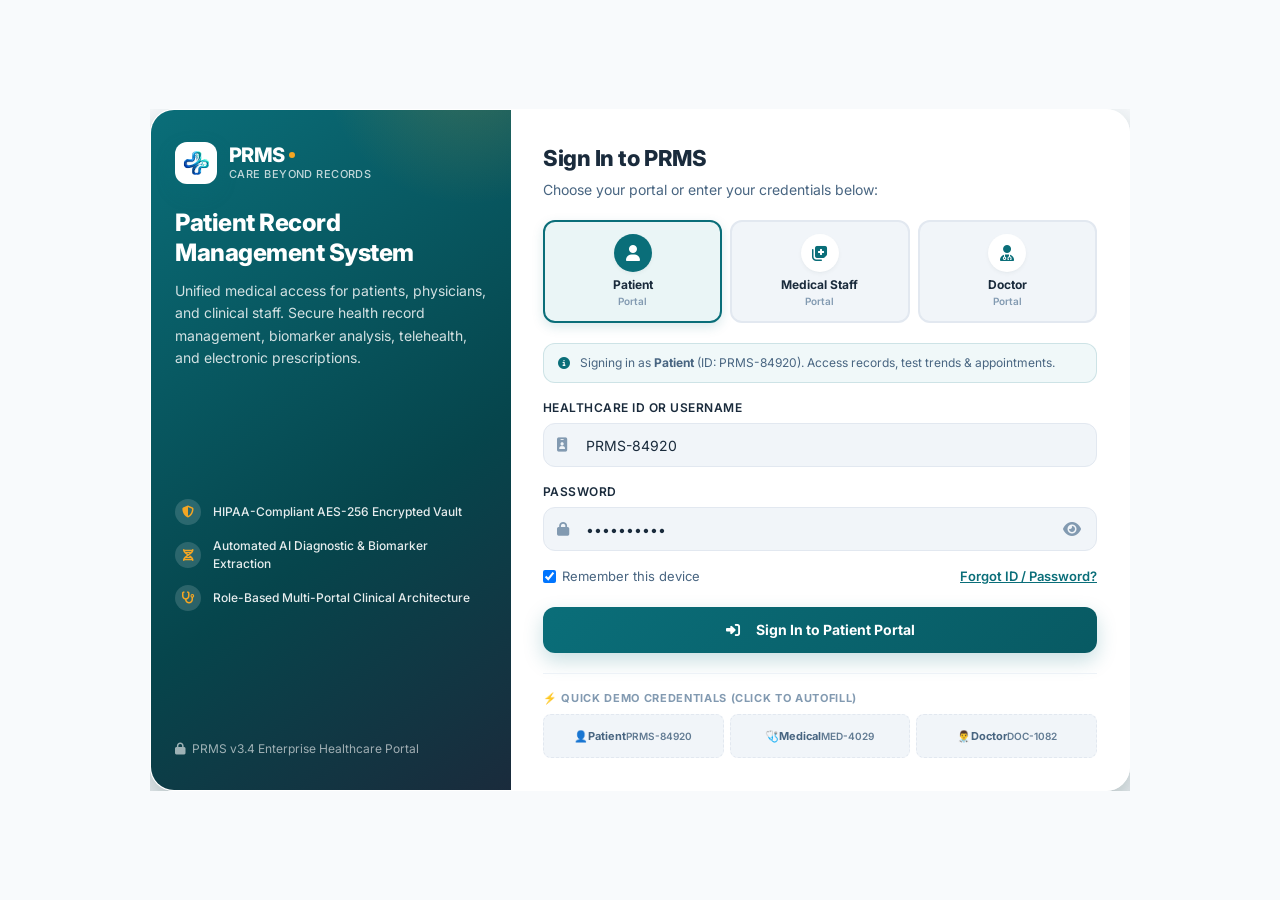
==== commit 5959773f: "feat: complete backend API, database initialization, AI services, and dashboard integration - Fix Fl" ====
--- a/doctor-dashboard.html
+++ b/doctor-dashboard.html
@@ -506,6 +506,10 @@
 
   <div class="toast-container" id="toastContainer" aria-live="polite"></div>
 
+  <!-- API Client -->
+  <script src="js/api.js"></script>
+  <!-- Dashboard Integration -->
+  <script src="js/dashboard-integration.js"></script>
   <script src="js/app.js"></script>
 </body>
 </html>
